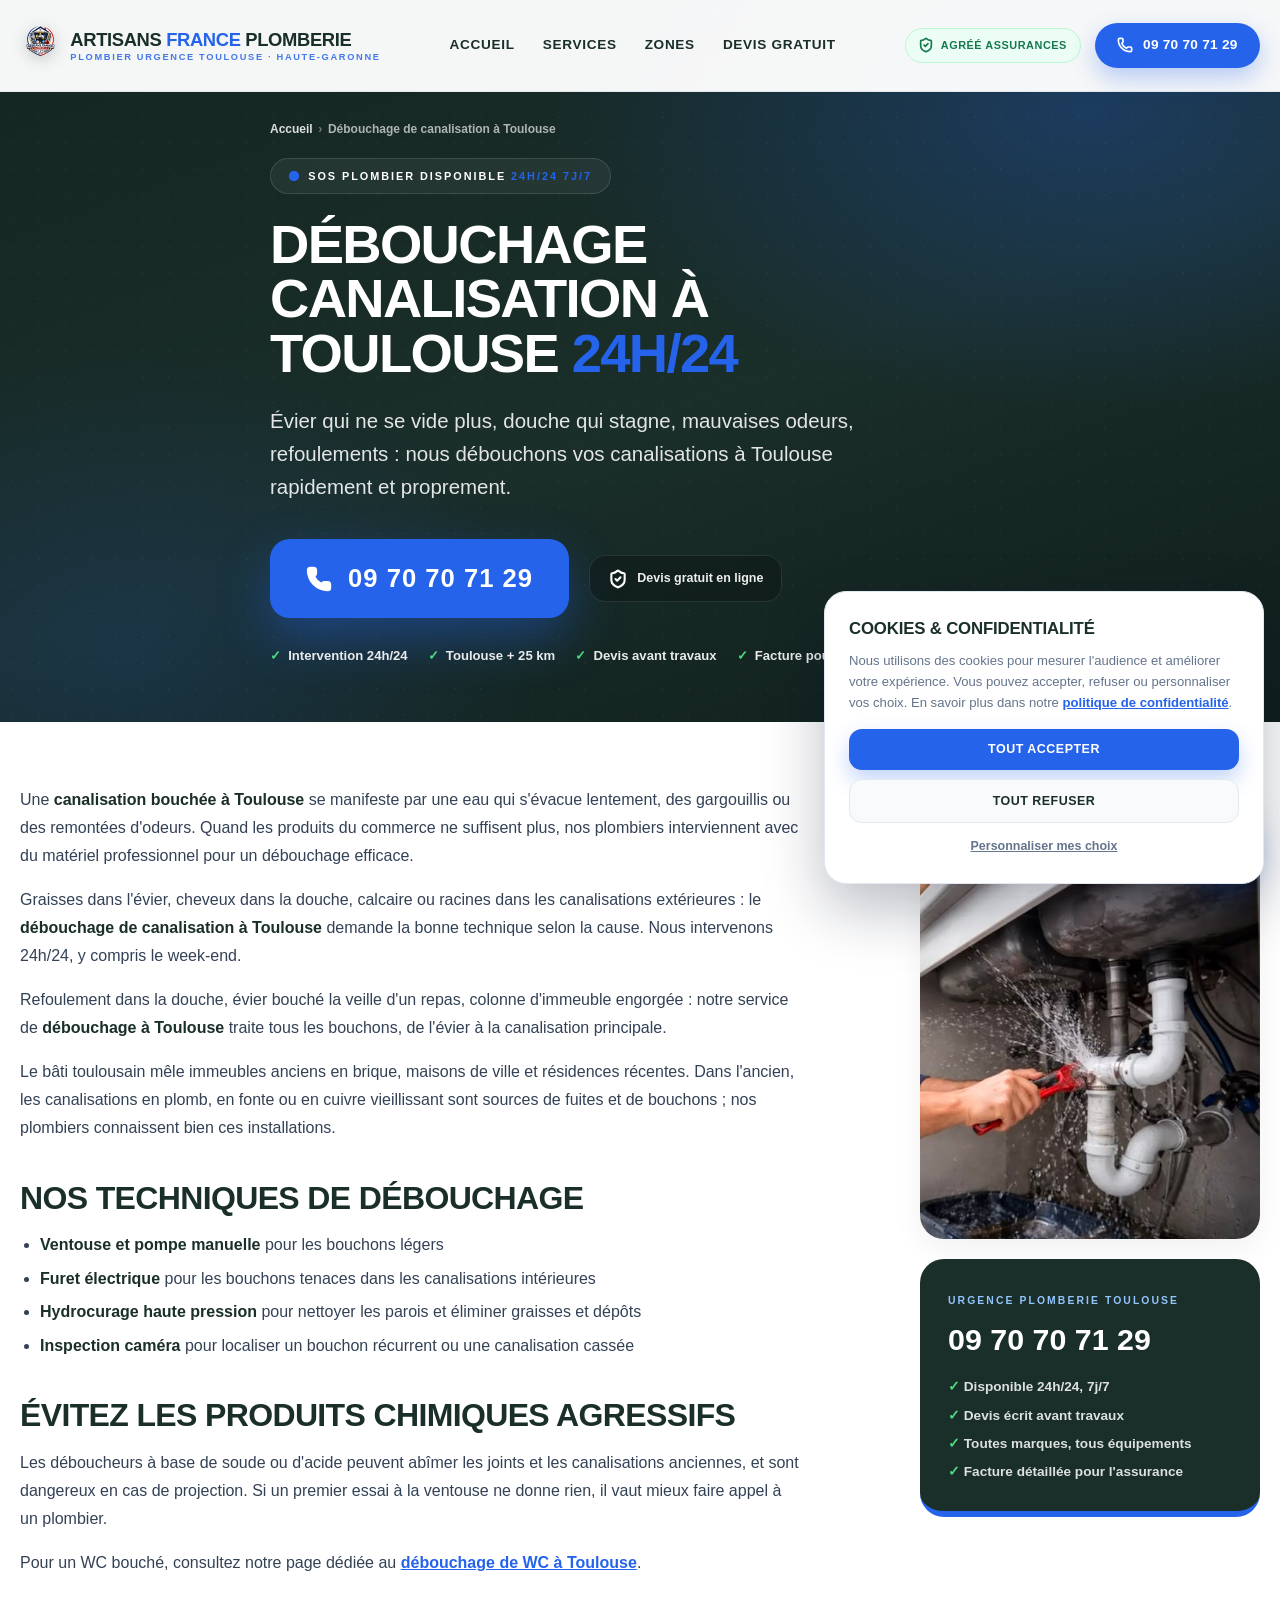
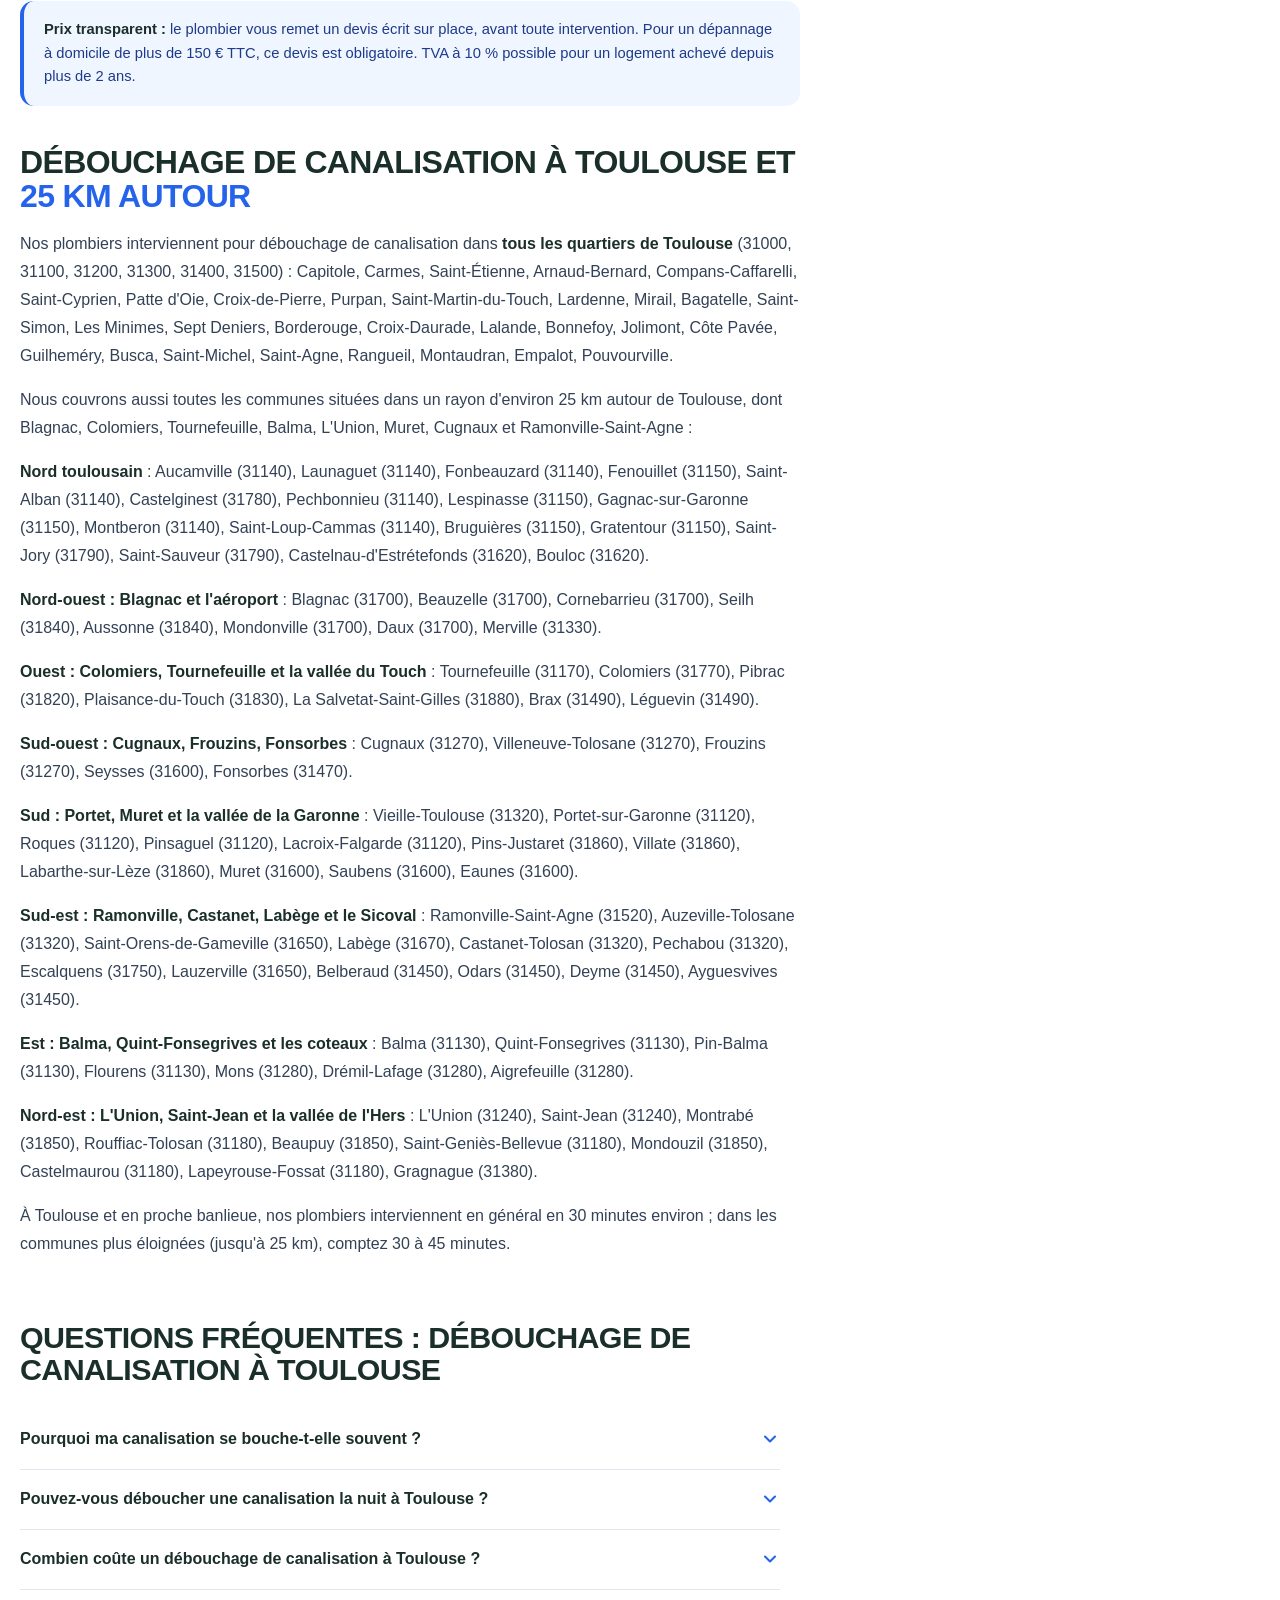
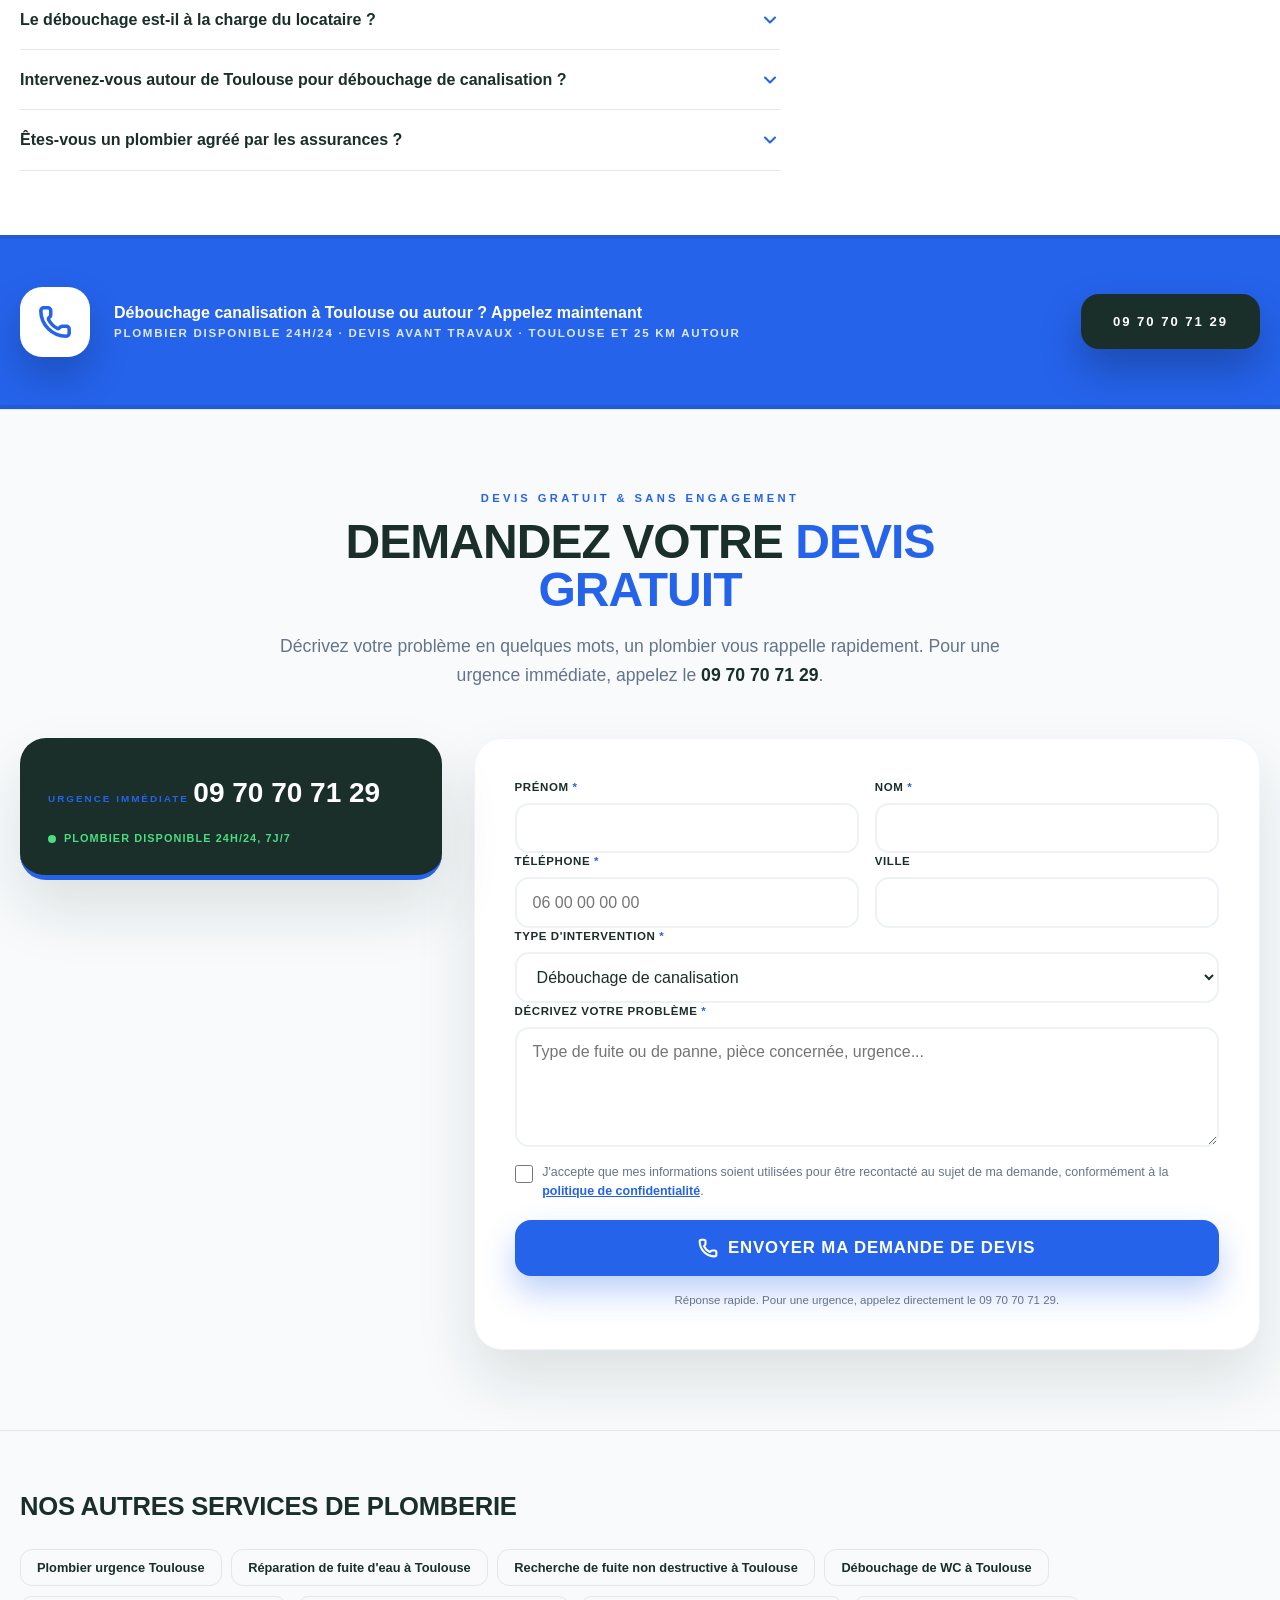
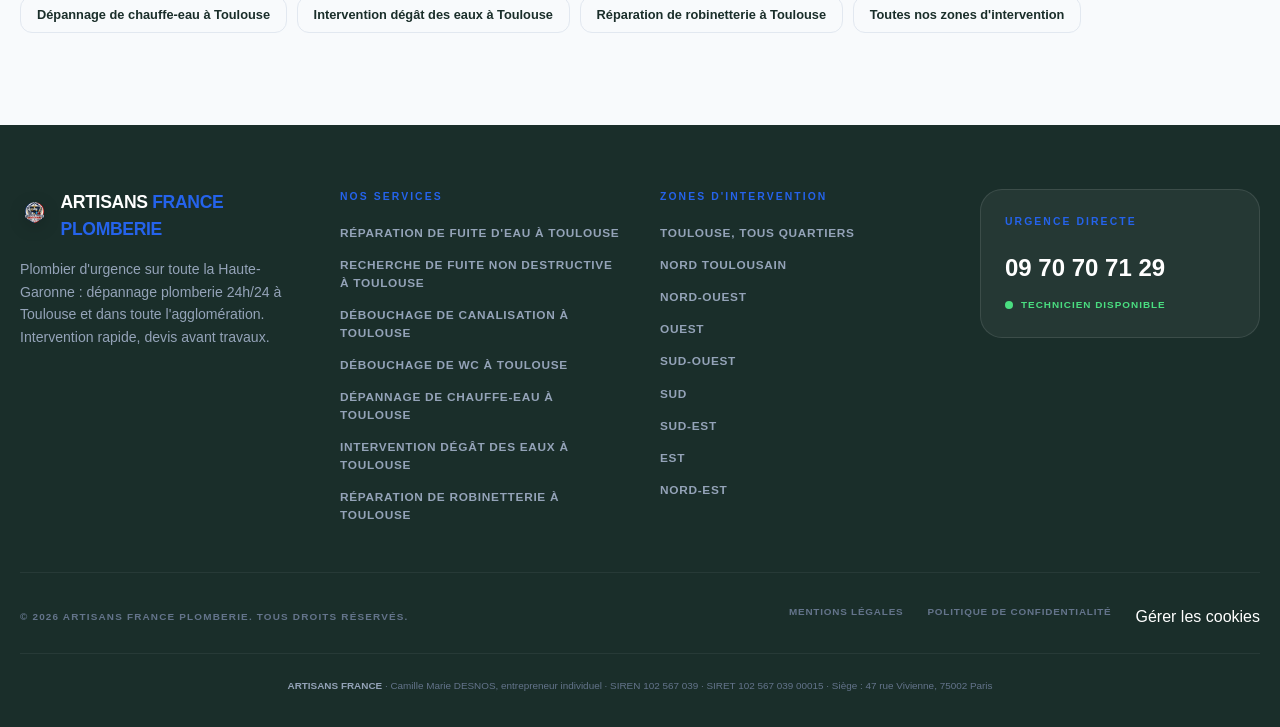
==== debouchage-canalisation-toulouse/index.html @ ca3a801d "Site multi-pages SEO, sitemap, robots.txt, llms.txt et campagne Google Ads - Corrige le canonical, o" ====
<!DOCTYPE html>
<html lang="fr">
<head>
    <meta charset="utf-8">
    <meta name="viewport" content="width=device-width, initial-scale=1">
    <!-- Google Tag Manager -->
    <script>(function(w,d,s,l,i){w[l]=w[l]||[];w[l].push({'gtm.start':
    new Date().getTime(),event:'gtm.js'});var f=d.getElementsByTagName(s)[0],
    j=d.createElement(s),dl=l!='dataLayer'?'&l='+l:'';j.async=true;j.src=
    'https://www.googletagmanager.com/gtm.js?id='+i+dl;f.parentNode.insertBefore(j,f);
    })(window,document,'script','dataLayer','GTM-PZ6QSD93');</script>
    <!-- End Google Tag Manager -->
    <script>
        window.dataLayer = window.dataLayer || [];
        function gtag() { dataLayer.push(arguments); }
        gtag('consent', 'default', {
            ad_storage: 'denied', ad_user_data: 'denied', ad_personalization: 'denied',
            analytics_storage: 'denied', functionality_storage: 'granted', security_storage: 'granted',
            wait_for_update: 500
        });
    </script>
    <script async src="https://www.googletagmanager.com/gtag/js?id=GT-T944WWWS"></script>
    <script>
        gtag('js', new Date());
        gtag('config', 'GT-T944WWWS');
    </script>
    <title>Débouchage canalisation Toulouse (31000) – Plombier 24h/24</title>
    <meta name="description" content="Canalisation bouchée à Toulouse ? Débouchage évier, douche, baignoire et colonne par un plombier 24h/24, furet et hydrocurage. Devis avant travaux : 09 70 70 71 29.">
    <meta name="robots" content="index, follow, max-image-preview:large">
    <link rel="canonical" href="https://plomberietoulouse.artisansfrance.com/debouchage-canalisation-toulouse/">
    <link rel="icon" type="image/png" sizes="32x32" href="/images/favicon-32.png">
    <link rel="icon" type="image/png" sizes="16x16" href="/images/favicon-16.png">
    <link rel="apple-touch-icon" sizes="180x180" href="/images/apple-touch-icon.png">
    <meta name="theme-color" content="#1a2e2a">
    <meta name="geo.region" content="FR-31">
    <meta property="og:type" content="website">
    <meta property="og:locale" content="fr_FR">
    <meta property="og:site_name" content="Artisans France Plomberie">
    <meta property="og:title" content="Débouchage canalisation Toulouse (31000) – Plombier 24h/24">
    <meta property="og:description" content="Canalisation bouchée à Toulouse ? Débouchage évier, douche, baignoire et colonne par un plombier 24h/24, furet et hydrocurage. Devis avant travaux : 09 70 70 71 29.">
    <meta property="og:url" content="https://plomberietoulouse.artisansfrance.com/debouchage-canalisation-toulouse/">
    <meta property="og:image" content="https://plomberietoulouse.artisansfrance.com/images/canalisation-bouchee-toulouse.jpg">
    <meta name="twitter:card" content="summary_large_image">
    <link rel="stylesheet" href="/assets/style.css">
    <script type="application/ld+json">
{
 "@context": "https://schema.org",
 "@type": "Service",
 "name": "Débouchage canalisation à Toulouse 24h/24",
 "serviceType": "Débouchage de canalisation",
 "url": "https://plomberietoulouse.artisansfrance.com/debouchage-canalisation-toulouse/",
 "description": "Canalisation bouchée à Toulouse ? Débouchage évier, douche, baignoire et colonne par un plombier 24h/24, furet et hydrocurage. Devis avant travaux : 09 70 70 71 29.",
 "provider": {
  "@type": [
   "Plumber",
   "EmergencyService"
  ],
  "@id": "https://plomberietoulouse.artisansfrance.com/#business",
  "name": "Artisans France Plomberie",
  "url": "https://plomberietoulouse.artisansfrance.com/",
  "telephone": "+33970707129",
  "image": "https://plomberietoulouse.artisansfrance.com/images/plombier-agree-toulouse.jpg",
  "logo": "https://plomberietoulouse.artisansfrance.com/images/logo.png",
  "priceRange": "€€",
  "address": {
   "@type": "PostalAddress",
   "addressLocality": "Toulouse",
   "postalCode": "31000",
   "addressRegion": "Haute-Garonne",
   "addressCountry": "FR"
  },
  "openingHoursSpecification": {
   "@type": "OpeningHoursSpecification",
   "dayOfWeek": [
    "Monday",
    "Tuesday",
    "Wednesday",
    "Thursday",
    "Friday",
    "Saturday",
    "Sunday"
   ],
   "opens": "00:00",
   "closes": "23:59"
  }
 },
 "areaServed": [
  {
   "@type": "City",
   "name": "Toulouse"
  },
  {
   "@type": "City",
   "name": "Aucamville",
   "address": {
    "@type": "PostalAddress",
    "postalCode": "31140",
    "addressLocality": "Aucamville",
    "addressCountry": "FR"
   }
  },
  {
   "@type": "City",
   "name": "Fonbeauzard",
   "address": {
    "@type": "PostalAddress",
    "postalCode": "31140",
    "addressLocality": "Fonbeauzard",
    "addressCountry": "FR"
   }
  },
  {
   "@type": "City",
   "name": "Launaguet",
   "address": {
    "@type": "PostalAddress",
    "postalCode": "31140",
    "addressLocality": "Launaguet",
    "addressCountry": "FR"
   }
  },
  {
   "@type": "City",
   "name": "Saint-Alban",
   "address": {
    "@type": "PostalAddress",
    "postalCode": "31140",
    "addressLocality": "Saint-Alban",
    "addressCountry": "FR"
   }
  },
  {
   "@type": "City",
   "name": "Fenouillet",
   "address": {
    "@type": "PostalAddress",
    "postalCode": "31150",
    "addressLocality": "Fenouillet",
    "addressCountry": "FR"
   }
  },
  {
   "@type": "City",
   "name": "Castelginest",
   "address": {
    "@type": "PostalAddress",
    "postalCode": "31780",
    "addressLocality": "Castelginest",
    "addressCountry": "FR"
   }
  },
  {
   "@type": "City",
   "name": "Pechbonnieu",
   "address": {
    "@type": "PostalAddress",
    "postalCode": "31140",
    "addressLocality": "Pechbonnieu",
    "addressCountry": "FR"
   }
  },
  {
   "@type": "City",
   "name": "Montberon",
   "address": {
    "@type": "PostalAddress",
    "postalCode": "31140",
    "addressLocality": "Montberon",
    "addressCountry": "FR"
   }
  },
  {
   "@type": "City",
   "name": "Saint-Loup-Cammas",
   "address": {
    "@type": "PostalAddress",
    "postalCode": "31140",
    "addressLocality": "Saint-Loup-Cammas",
    "addressCountry": "FR"
   }
  },
  {
   "@type": "City",
   "name": "Bruguières",
   "address": {
    "@type": "PostalAddress",
    "postalCode": "31150",
    "addressLocality": "Bruguières",
    "addressCountry": "FR"
   }
  },
  {
   "@type": "City",
   "name": "Gratentour",
   "address": {
    "@type": "PostalAddress",
    "postalCode": "31150",
    "addressLocality": "Gratentour",
    "addressCountry": "FR"
   }
  },
  {
   "@type": "City",
   "name": "Lespinasse",
   "address": {
    "@type": "PostalAddress",
    "postalCode": "31150",
    "addressLocality": "Lespinasse",
    "addressCountry": "FR"
   }
  },
  {
   "@type": "City",
   "name": "Gagnac-sur-Garonne",
   "address": {
    "@type": "PostalAddress",
    "postalCode": "31150",
    "addressLocality": "Gagnac-sur-Garonne",
    "addressCountry": "FR"
   }
  },
  {
   "@type": "City",
   "name": "Saint-Jory",
   "address": {
    "@type": "PostalAddress",
    "postalCode": "31790",
    "addressLocality": "Saint-Jory",
    "addressCountry": "FR"
   }
  },
  {
   "@type": "City",
   "name": "Saint-Sauveur",
   "address": {
    "@type": "PostalAddress",
    "postalCode": "31790",
    "addressLocality": "Saint-Sauveur",
    "addressCountry": "FR"
   }
  },
  {
   "@type": "City",
   "name": "Castelnau-d'Estrétefonds",
   "address": {
    "@type": "PostalAddress",
    "postalCode": "31620",
    "addressLocality": "Castelnau-d'Estrétefonds",
    "addressCountry": "FR"
   }
  },
  {
   "@type": "City",
   "name": "Bouloc",
   "address": {
    "@type": "PostalAddress",
    "postalCode": "31620",
    "addressLocality": "Bouloc",
    "addressCountry": "FR"
   }
  },
  {
   "@type": "City",
   "name": "Blagnac",
   "address": {
    "@type": "PostalAddress",
    "postalCode": "31700",
    "addressLocality": "Blagnac",
    "addressCountry": "FR"
   }
  },
  {
   "@type": "City",
   "name": "Beauzelle",
   "address": {
    "@type": "PostalAddress",
    "postalCode": "31700",
    "addressLocality": "Beauzelle",
    "addressCountry": "FR"
   }
  },
  {
   "@type": "City",
   "name": "Cornebarrieu",
   "address": {
    "@type": "PostalAddress",
    "postalCode": "31700",
    "addressLocality": "Cornebarrieu",
    "addressCountry": "FR"
   }
  },
  {
   "@type": "City",
   "name": "Mondonville",
   "address": {
    "@type": "PostalAddress",
    "postalCode": "31700",
    "addressLocality": "Mondonville",
    "addressCountry": "FR"
   }
  },
  {
   "@type": "City",
   "name": "Daux",
   "address": {
    "@type": "PostalAddress",
    "postalCode": "31700",
    "addressLocality": "Daux",
    "addressCountry": "FR"
   }
  },
  {
   "@type": "City",
   "name": "Seilh",
   "address": {
    "@type": "PostalAddress",
    "postalCode": "31840",
    "addressLocality": "Seilh",
    "addressCountry": "FR"
   }
  },
  {
   "@type": "City",
   "name": "Aussonne",
   "address": {
    "@type": "PostalAddress",
    "postalCode": "31840",
    "addressLocality": "Aussonne",
    "addressCountry": "FR"
   }
  },
  {
   "@type": "City",
   "name": "Merville",
   "address": {
    "@type": "PostalAddress",
    "postalCode": "31330",
    "addressLocality": "Merville",
    "addressCountry": "FR"
   }
  },
  {
   "@type": "City",
   "name": "Colomiers",
   "address": {
    "@type": "PostalAddress",
    "postalCode": "31770",
    "addressLocality": "Colomiers",
    "addressCountry": "FR"
   }
  },
  {
   "@type": "City",
   "name": "Tournefeuille",
   "address": {
    "@type": "PostalAddress",
    "postalCode": "31170",
    "addressLocality": "Tournefeuille",
    "addressCountry": "FR"
   }
  },
  {
   "@type": "City",
   "name": "Pibrac",
   "address": {
    "@type": "PostalAddress",
    "postalCode": "31820",
    "addressLocality": "Pibrac",
    "addressCountry": "FR"
   }
  },
  {
   "@type": "City",
   "name": "Brax",
   "address": {
    "@type": "PostalAddress",
    "postalCode": "31490",
    "addressLocality": "Brax",
    "addressCountry": "FR"
   }
  },
  {
   "@type": "City",
   "name": "Léguevin",
   "address": {
    "@type": "PostalAddress",
    "postalCode": "31490",
    "addressLocality": "Léguevin",
    "addressCountry": "FR"
   }
  },
  {
   "@type": "City",
   "name": "Plaisance-du-Touch",
   "address": {
    "@type": "PostalAddress",
    "postalCode": "31830",
    "addressLocality": "Plaisance-du-Touch",
    "addressCountry": "FR"
   }
  },
  {
   "@type": "City",
   "name": "La Salvetat-Saint-Gilles",
   "address": {
    "@type": "PostalAddress",
    "postalCode": "31880",
    "addressLocality": "La Salvetat-Saint-Gilles",
    "addressCountry": "FR"
   }
  },
  {
   "@type": "City",
   "name": "Cugnaux",
   "address": {
    "@type": "PostalAddress",
    "postalCode": "31270",
    "addressLocality": "Cugnaux",
    "addressCountry": "FR"
   }
  },
  {
   "@type": "City",
   "name": "Villeneuve-Tolosane",
   "address": {
    "@type": "PostalAddress",
    "postalCode": "31270",
    "addressLocality": "Villeneuve-Tolosane",
    "addressCountry": "FR"
   }
  },
  {
   "@type": "City",
   "name": "Frouzins",
   "address": {
    "@type": "PostalAddress",
    "postalCode": "31270",
    "addressLocality": "Frouzins",
    "addressCountry": "FR"
   }
  },
  {
   "@type": "City",
   "name": "Seysses",
   "address": {
    "@type": "PostalAddress",
    "postalCode": "31600",
    "addressLocality": "Seysses",
    "addressCountry": "FR"
   }
  },
  {
   "@type": "City",
   "name": "Fonsorbes",
   "address": {
    "@type": "PostalAddress",
    "postalCode": "31470",
    "addressLocality": "Fonsorbes",
    "addressCountry": "FR"
   }
  },
  {
   "@type": "City",
   "name": "Portet-sur-Garonne",
   "address": {
    "@type": "PostalAddress",
    "postalCode": "31120",
    "addressLocality": "Portet-sur-Garonne",
    "addressCountry": "FR"
   }
  },
  {
   "@type": "City",
   "name": "Roques",
   "address": {
    "@type": "PostalAddress",
    "postalCode": "31120",
    "addressLocality": "Roques",
    "addressCountry": "FR"
   }
  },
  {
   "@type": "City",
   "name": "Pinsaguel",
   "address": {
    "@type": "PostalAddress",
    "postalCode": "31120",
    "addressLocality": "Pinsaguel",
    "addressCountry": "FR"
   }
  },
  {
   "@type": "City",
   "name": "Lacroix-Falgarde",
   "address": {
    "@type": "PostalAddress",
    "postalCode": "31120",
    "addressLocality": "Lacroix-Falgarde",
    "addressCountry": "FR"
   }
  },
  {
   "@type": "City",
   "name": "Vieille-Toulouse",
   "address": {
    "@type": "PostalAddress",
    "postalCode": "31320",
    "addressLocality": "Vieille-Toulouse",
    "addressCountry": "FR"
   }
  },
  {
   "@type": "City",
   "name": "Pins-Justaret",
   "address": {
    "@type": "PostalAddress",
    "postalCode": "31860",
    "addressLocality": "Pins-Justaret",
    "addressCountry": "FR"
   }
  },
  {
   "@type": "City",
   "name": "Villate",
   "address": {
    "@type": "PostalAddress",
    "postalCode": "31860",
    "addressLocality": "Villate",
    "addressCountry": "FR"
   }
  },
  {
   "@type": "City",
   "name": "Labarthe-sur-Lèze",
   "address": {
    "@type": "PostalAddress",
    "postalCode": "31860",
    "addressLocality": "Labarthe-sur-Lèze",
    "addressCountry": "FR"
   }
  },
  {
   "@type": "City",
   "name": "Muret",
   "address": {
    "@type": "PostalAddress",
    "postalCode": "31600",
    "addressLocality": "Muret",
    "addressCountry": "FR"
   }
  },
  {
   "@type": "City",
   "name": "Eaunes",
   "address": {
    "@type": "PostalAddress",
    "postalCode": "31600",
    "addressLocality": "Eaunes",
    "addressCountry": "FR"
   }
  },
  {
   "@type": "City",
   "name": "Saubens",
   "address": {
    "@type": "PostalAddress",
    "postalCode": "31600",
    "addressLocality": "Saubens",
    "addressCountry": "FR"
   }
  },
  {
   "@type": "City",
   "name": "Ramonville-Saint-Agne",
   "address": {
    "@type": "PostalAddress",
    "postalCode": "31520",
    "addressLocality": "Ramonville-Saint-Agne",
    "addressCountry": "FR"
   }
  },
  {
   "@type": "City",
   "name": "Auzeville-Tolosane",
   "address": {
    "@type": "PostalAddress",
    "postalCode": "31320",
    "addressLocality": "Auzeville-Tolosane",
    "addressCountry": "FR"
   }
  },
  {
   "@type": "City",
   "name": "Castanet-Tolosan",
   "address": {
    "@type": "PostalAddress",
    "postalCode": "31320",
    "addressLocality": "Castanet-Tolosan",
    "addressCountry": "FR"
   }
  },
  {
   "@type": "City",
   "name": "Pechabou",
   "address": {
    "@type": "PostalAddress",
    "postalCode": "31320",
    "addressLocality": "Pechabou",
    "addressCountry": "FR"
   }
  },
  {
   "@type": "City",
   "name": "Labège",
   "address": {
    "@type": "PostalAddress",
    "postalCode": "31670",
    "addressLocality": "Labège",
    "addressCountry": "FR"
   }
  },
  {
   "@type": "City",
   "name": "Escalquens",
   "address": {
    "@type": "PostalAddress",
    "postalCode": "31750",
    "addressLocality": "Escalquens",
    "addressCountry": "FR"
   }
  },
  {
   "@type": "City",
   "name": "Saint-Orens-de-Gameville",
   "address": {
    "@type": "PostalAddress",
    "postalCode": "31650",
    "addressLocality": "Saint-Orens-de-Gameville",
    "addressCountry": "FR"
   }
  },
  {
   "@type": "City",
   "name": "Lauzerville",
   "address": {
    "@type": "PostalAddress",
    "postalCode": "31650",
    "addressLocality": "Lauzerville",
    "addressCountry": "FR"
   }
  },
  {
   "@type": "City",
   "name": "Deyme",
   "address": {
    "@type": "PostalAddress",
    "postalCode": "31450",
    "addressLocality": "Deyme",
    "addressCountry": "FR"
   }
  },
  {
   "@type": "City",
   "name": "Belberaud",
   "address": {
    "@type": "PostalAddress",
    "postalCode": "31450",
    "addressLocality": "Belberaud",
    "addressCountry": "FR"
   }
  },
  {
   "@type": "City",
   "name": "Odars",
   "address": {
    "@type": "PostalAddress",
    "postalCode": "31450",
    "addressLocality": "Odars",
    "addressCountry": "FR"
   }
  },
  {
   "@type": "City",
   "name": "Ayguesvives",
   "address": {
    "@type": "PostalAddress",
    "postalCode": "31450",
    "addressLocality": "Ayguesvives",
    "addressCountry": "FR"
   }
  },
  {
   "@type": "City",
   "name": "Balma",
   "address": {
    "@type": "PostalAddress",
    "postalCode": "31130",
    "addressLocality": "Balma",
    "addressCountry": "FR"
   }
  },
  {
   "@type": "City",
   "name": "Quint-Fonsegrives",
   "address": {
    "@type": "PostalAddress",
    "postalCode": "31130",
    "addressLocality": "Quint-Fonsegrives",
    "addressCountry": "FR"
   }
  },
  {
   "@type": "City",
   "name": "Pin-Balma",
   "address": {
    "@type": "PostalAddress",
    "postalCode": "31130",
    "addressLocality": "Pin-Balma",
    "addressCountry": "FR"
   }
  },
  {
   "@type": "City",
   "name": "Flourens",
   "address": {
    "@type": "PostalAddress",
    "postalCode": "31130",
    "addressLocality": "Flourens",
    "addressCountry": "FR"
   }
  },
  {
   "@type": "City",
   "name": "Drémil-Lafage",
   "address": {
    "@type": "PostalAddress",
    "postalCode": "31280",
    "addressLocality": "Drémil-Lafage",
    "addressCountry": "FR"
   }
  },
  {
   "@type": "City",
   "name": "Mons",
   "address": {
    "@type": "PostalAddress",
    "postalCode": "31280",
    "addressLocality": "Mons",
    "addressCountry": "FR"
   }
  },
  {
   "@type": "City",
   "name": "Aigrefeuille",
   "address": {
    "@type": "PostalAddress",
    "postalCode": "31280",
    "addressLocality": "Aigrefeuille",
    "addressCountry": "FR"
   }
  },
  {
   "@type": "City",
   "name": "L'Union",
   "address": {
    "@type": "PostalAddress",
    "postalCode": "31240",
    "addressLocality": "L'Union",
    "addressCountry": "FR"
   }
  },
  {
   "@type": "City",
   "name": "Saint-Jean",
   "address": {
    "@type": "PostalAddress",
    "postalCode": "31240",
    "addressLocality": "Saint-Jean",
    "addressCountry": "FR"
   }
  },
  {
   "@type": "City",
   "name": "Montrabé",
   "address": {
    "@type": "PostalAddress",
    "postalCode": "31850",
    "addressLocality": "Montrabé",
    "addressCountry": "FR"
   }
  },
  {
   "@type": "City",
   "name": "Beaupuy",
   "address": {
    "@type": "PostalAddress",
    "postalCode": "31850",
    "addressLocality": "Beaupuy",
    "addressCountry": "FR"
   }
  },
  {
   "@type": "City",
   "name": "Mondouzil",
   "address": {
    "@type": "PostalAddress",
    "postalCode": "31850",
    "addressLocality": "Mondouzil",
    "addressCountry": "FR"
   }
  },
  {
   "@type": "City",
   "name": "Rouffiac-Tolosan",
   "address": {
    "@type": "PostalAddress",
    "postalCode": "31180",
    "addressLocality": "Rouffiac-Tolosan",
    "addressCountry": "FR"
   }
  },
  {
   "@type": "City",
   "name": "Castelmaurou",
   "address": {
    "@type": "PostalAddress",
    "postalCode": "31180",
    "addressLocality": "Castelmaurou",
    "addressCountry": "FR"
   }
  },
  {
   "@type": "City",
   "name": "Saint-Geniès-Bellevue",
   "address": {
    "@type": "PostalAddress",
    "postalCode": "31180",
    "addressLocality": "Saint-Geniès-Bellevue",
    "addressCountry": "FR"
   }
  },
  {
   "@type": "City",
   "name": "Lapeyrouse-Fossat",
   "address": {
    "@type": "PostalAddress",
    "postalCode": "31180",
    "addressLocality": "Lapeyrouse-Fossat",
    "addressCountry": "FR"
   }
  },
  {
   "@type": "City",
   "name": "Gragnague",
   "address": {
    "@type": "PostalAddress",
    "postalCode": "31380",
    "addressLocality": "Gragnague",
    "addressCountry": "FR"
   }
  }
 ],
 "availableChannel": {
  "@type": "ServiceChannel",
  "servicePhone": {
   "@type": "ContactPoint",
   "telephone": "+33970707129",
   "contactType": "Dépannage d'urgence",
   "availableLanguage": "French",
   "hoursAvailable": "Mo-Su 00:00-23:59"
  }
 }
}
    </script>
    <script type="application/ld+json">
{
 "@context": "https://schema.org",
 "@type": "BreadcrumbList",
 "itemListElement": [
  {
   "@type": "ListItem",
   "position": 1,
   "name": "Accueil",
   "item": "https://plomberietoulouse.artisansfrance.com/"
  },
  {
   "@type": "ListItem",
   "position": 2,
   "name": "Débouchage de canalisation à Toulouse",
   "item": "https://plomberietoulouse.artisansfrance.com/debouchage-canalisation-toulouse/"
  }
 ]
}
    </script>
    <script type="application/ld+json">
{
 "@context": "https://schema.org",
 "@type": "FAQPage",
 "mainEntity": [
  {
   "@type": "Question",
   "name": "Pourquoi ma canalisation se bouche-t-elle souvent ?",
   "acceptedAnswer": {
    "@type": "Answer",
    "text": "Les bouchons répétés viennent souvent d'un dépôt de graisse ou de calcaire sur les parois, d'une pente insuffisante ou d'une canalisation abîmée. Un hydrocurage et une inspection caméra permettent d'en trouver la cause et de régler le problème durablement."
   }
  },
  {
   "@type": "Question",
   "name": "Pouvez-vous déboucher une canalisation la nuit à Toulouse ?",
   "acceptedAnswer": {
    "@type": "Answer",
    "text": "Oui, notre service de débouchage fonctionne 24h/24 et 7j/7 à Toulouse et dans les communes alentour, y compris les jours fériés."
   }
  },
  {
   "@type": "Question",
   "name": "Combien coûte un débouchage de canalisation à Toulouse ?",
   "acceptedAnswer": {
    "@type": "Answer",
    "text": "Le prix dépend de la technique nécessaire (furet, hydrocurage, caméra) et de l'accessibilité. Un devis écrit vous est remis sur place, avant toute intervention."
   }
  },
  {
   "@type": "Question",
   "name": "Le débouchage est-il à la charge du locataire ?",
   "acceptedAnswer": {
    "@type": "Answer",
    "text": "L'entretien courant des canalisations, dont le débouchage d'un évier ou d'un lavabo, est en principe à la charge du locataire. Un bouchon sur une colonne commune relève du propriétaire ou de la copropriété."
   }
  },
  {
   "@type": "Question",
   "name": "Intervenez-vous autour de Toulouse pour débouchage de canalisation ?",
   "acceptedAnswer": {
    "@type": "Answer",
    "text": "Oui, nous intervenons dans toutes les communes à environ 25 km autour de Toulouse : Blagnac, Colomiers, Tournefeuille, Balma, L'Union, Muret, Cugnaux et Ramonville-Saint-Agne, mais aussi Aucamville, Fonbeauzard, Launaguet, Saint-Alban, Fenouillet, Castelginest, Pechbonnieu, Lespinasse, Gagnac-sur-Garonne, Beauzelle, Cornebarrieu, Seilh, Villeneuve-Tolosane, Portet-sur-Garonne, Roques, Vieille-Toulouse, Auzeville-Tolosane, Castanet-Tolosan, Labège, Saint-Orens-de-Gameville, Quint-Fonsegrives, Pin-Balma, Flourens, Mons, Saint-Jean, Montrabé, Beaupuy, Rouffiac-Tolosan, Saint-Geniès-B et toutes les communes listées sur notre page zones d'intervention."
   }
  },
  {
   "@type": "Question",
   "name": "Êtes-vous un plombier agréé par les assurances ?",
   "acceptedAnswer": {
    "@type": "Answer",
    "text": "Nous travaillons avec toutes les compagnies d'assurance habitation. Nos factures et rapports d'intervention détaillés sont acceptés pour vos déclarations de sinistre dégât des eaux."
   }
  }
 ]
}
    </script>
</head>
<body>
    <noscript><iframe src="https://www.googletagmanager.com/ns.html?id=GTM-PZ6QSD93" height="0" width="0" style="display:none;visibility:hidden"></iframe></noscript>
    <a href="#main" class="sr-only">Aller au contenu</a>

    <header class="site-header">
        <div class="container">
            <a href="/" class="brand" aria-label="Artisans France Plomberie, accueil">
                <span class="brand-mark" aria-hidden="true"><img src="/images/logo.png" alt="" width="163" height="240"></span>
                <span class="brand-text">
                    <span class="brand-name">Artisans <em>France</em> Plomberie</span>
                    <span class="brand-tagline">Plombier Urgence Toulouse · Haute-Garonne</span>
                </span>
            </a>
            <nav class="main-nav" aria-label="Navigation principale">
                <a href="/">Accueil</a>
                <a href="/#services">Services</a>
                <a href="/zones-intervention/">Zones</a>
                <a href="#contact">Devis gratuit</a>
            </nav>
            <div class="header-cta">
                <span class="assur-badge"><svg xmlns="http://www.w3.org/2000/svg" width="16" height="16" viewBox="0 0 24 24" fill="none" stroke="currentColor" stroke-width="2.5" stroke-linecap="round" stroke-linejoin="round" aria-hidden="true"><path d="M20 13c0 5-3.5 7.5-7.66 8.95a1 1 0 0 1-.67-.01C7.5 20.5 4 18 4 13V6a1 1 0 0 1 1-1c2 0 4.5-1.2 6.24-2.72a1.17 1.17 0 0 1 1.52 0C14.51 3.81 17 5 19 5a1 1 0 0 1 1 1z"></path><path d="m9 12 2 2 4-4"></path></svg> Agréé Assurances</span>
                <a href="tel:+33970707129" class="call-btn"><svg xmlns="http://www.w3.org/2000/svg" width="16" height="16" viewBox="0 0 24 24" fill="none" stroke="currentColor" stroke-width="2.5" stroke-linecap="round" stroke-linejoin="round" aria-hidden="true"><path d="M13.832 16.568a1 1 0 0 0 1.213-.303l.355-.465A2 2 0 0 1 17 15h3a2 2 0 0 1 2 2v3a2 2 0 0 1-2 2A18 18 0 0 1 2 4a2 2 0 0 1 2-2h3a2 2 0 0 1 2 2v3a2 2 0 0 1-.8 1.6l-.468.351a1 1 0 0 0-.292 1.233 14 14 0 0 0 6.392 6.384"></path></svg><span>09 70 70 71 29</span></a>
            </div>
            <button type="button" class="burger" aria-label="Ouvrir le menu" aria-controls="mobile-menu" aria-expanded="false">
                <svg xmlns="http://www.w3.org/2000/svg" width="24" height="24" viewBox="0 0 24 24" fill="none" stroke="currentColor" stroke-width="2.5" stroke-linecap="round" stroke-linejoin="round" aria-hidden="true"><path d="M4 6h16"></path><path d="M4 12h16"></path><path d="M4 18h16"></path></svg>
            </button>
        </div>
    </header>
    <div id="mobile-menu" class="mobile-menu" role="dialog" aria-label="Menu de navigation">
        <div class="mobile-menu-head">
            <span class="brand-name">Artisans <em style="color:#2563EB;font-style:normal;">France</em> Plomberie</span>
            <button type="button" class="burger" aria-label="Fermer le menu"><svg xmlns="http://www.w3.org/2000/svg" width="22" height="22" viewBox="0 0 24 24" fill="none" stroke="currentColor" stroke-width="2.5" stroke-linecap="round" stroke-linejoin="round" aria-hidden="true"><path d="M18 6 6 18"></path><path d="m6 6 12 12"></path></svg></button>
        </div>
        <div class="mobile-menu-body">
            <a href="tel:+33970707129" class="mobile-call-card">
                <span class="mobile-call-icon"><svg xmlns="http://www.w3.org/2000/svg" width="22" height="22" viewBox="0 0 24 24" fill="none" stroke="currentColor" stroke-width="2.5" stroke-linecap="round" stroke-linejoin="round" aria-hidden="true"><path d="M13.832 16.568a1 1 0 0 0 1.213-.303l.355-.465A2 2 0 0 1 17 15h3a2 2 0 0 1 2 2v3a2 2 0 0 1-2 2A18 18 0 0 1 2 4a2 2 0 0 1 2-2h3a2 2 0 0 1 2 2v3a2 2 0 0 1-.8 1.6l-.468.351a1 1 0 0 0-.292 1.233 14 14 0 0 0 6.392 6.384"></path></svg></span>
                <span><span>Urgence 24h/7j</span><strong>09 70 70 71 29</strong></span>
            </a>
            <nav class="mobile-nav" aria-label="Navigation mobile">
                <a href="/">Accueil</a>
                <a href="/#services">Services</a>
                <a href="/zones-intervention/">Zones d'intervention</a>
                <a href="#contact">Devis gratuit</a>
            </nav>
            <div class="mobile-menu-foot"><svg xmlns="http://www.w3.org/2000/svg" width="14" height="14" viewBox="0 0 24 24" fill="none" stroke="currentColor" stroke-width="2.5" stroke-linecap="round" stroke-linejoin="round" aria-hidden="true"><path d="M20 13c0 5-3.5 7.5-7.66 8.95a1 1 0 0 1-.67-.01C7.5 20.5 4 18 4 13V6a1 1 0 0 1 1-1c2 0 4.5-1.2 6.24-2.72a1.17 1.17 0 0 1 1.52 0C14.51 3.81 17 5 19 5a1 1 0 0 1 1 1z"></path><path d="m9 12 2 2 4-4"></path></svg><span>Agréé toutes assurances</span></div>
        </div>
    </div>
    <main id="main">
        <section id="accueil" class="hero hero-sub">
            <div class="container hero-inner">
                <nav class="breadcrumb" aria-label="Fil d'Ariane"><ol><li><a href="/">Accueil</a></li><li aria-current="page">Débouchage de canalisation à Toulouse</li></ol></nav>
                <div class="hero-badge"><span class="pulse-dot" aria-hidden="true"></span><span>SOS PLOMBIER DISPONIBLE <b>24H/24 7J/7</b></span></div>
                <h1>Débouchage canalisation à Toulouse <span class="accent">24h/24</span></h1>
                <p class="lead">Évier qui ne se vide plus, douche qui stagne, mauvaises odeurs, refoulements : nous débouchons vos canalisations à Toulouse rapidement et proprement.</p>
                <div class="hero-actions">
                    <a href="tel:+33970707129" class="hero-call"><svg xmlns="http://www.w3.org/2000/svg" width="26" height="26" viewBox="0 0 24 24" fill="currentColor" stroke="currentColor" stroke-width="2.5" stroke-linecap="round" stroke-linejoin="round" aria-hidden="true"><path d="M13.832 16.568a1 1 0 0 0 1.213-.303l.355-.465A2 2 0 0 1 17 15h3a2 2 0 0 1 2 2v3a2 2 0 0 1-2 2A18 18 0 0 1 2 4a2 2 0 0 1 2-2h3a2 2 0 0 1 2 2v3a2 2 0 0 1-.8 1.6l-.468.351a1 1 0 0 0-.292 1.233 14 14 0 0 0 6.392 6.384"></path></svg><span>09 70 70 71 29</span></a>
                    <a href="#contact" class="trust-chip" style="text-decoration:none;"><svg xmlns="http://www.w3.org/2000/svg" width="20" height="20" viewBox="0 0 24 24" fill="none" stroke="currentColor" stroke-width="2.5" stroke-linecap="round" stroke-linejoin="round" aria-hidden="true"><path d="M20 13c0 5-3.5 7.5-7.66 8.95a1 1 0 0 1-.67-.01C7.5 20.5 4 18 4 13V6a1 1 0 0 1 1-1c2 0 4.5-1.2 6.24-2.72a1.17 1.17 0 0 1 1.52 0C14.51 3.81 17 5 19 5a1 1 0 0 1 1 1z"></path><path d="m9 12 2 2 4-4"></path></svg><span>Devis gratuit en ligne</span></a>
                </div>
                <ul class="hero-points"><li>Intervention 24h/24</li><li>Toulouse + 25 km</li><li>Devis avant travaux</li><li>Facture pour l'assurance</li></ul>
            </div>
        </section>

        <section class="prose-section">
            <div class="container prose-grid">
                <article class="prose">
                    <p>Une <strong>canalisation bouchée à Toulouse</strong> se manifeste par une eau qui s'évacue lentement, des gargouillis ou des remontées d'odeurs. Quand les produits du commerce ne suffisent plus, nos plombiers interviennent avec du matériel professionnel pour un débouchage efficace.</p>
                    <p>Graisses dans l'évier, cheveux dans la douche, calcaire ou racines dans les canalisations extérieures : le <strong>débouchage de canalisation à Toulouse</strong> demande la bonne technique selon la cause. Nous intervenons 24h/24, y compris le week-end.</p><p>Refoulement dans la douche, évier bouché la veille d'un repas, colonne d'immeuble engorgée : notre service de <strong>débouchage à Toulouse</strong> traite tous les bouchons, de l'évier à la canalisation principale.</p>
                    <p>Le bâti toulousain mêle immeubles anciens en brique, maisons de ville et résidences récentes. Dans l'ancien, les canalisations en plomb, en fonte ou en cuivre vieillissant sont sources de fuites et de bouchons ; nos plombiers connaissent bien ces installations.</p>
                    <h2>Nos techniques de débouchage</h2>
<ul><li><strong>Ventouse et pompe manuelle</strong> pour les bouchons légers</li><li><strong>Furet électrique</strong> pour les bouchons tenaces dans les canalisations intérieures</li><li><strong>Hydrocurage haute pression</strong> pour nettoyer les parois et éliminer graisses et dépôts</li><li><strong>Inspection caméra</strong> pour localiser un bouchon récurrent ou une canalisation cassée</li></ul>
<h2>Évitez les produits chimiques agressifs</h2>
<p>Les déboucheurs à base de soude ou d'acide peuvent abîmer les joints et les canalisations anciennes, et sont dangereux en cas de projection. Si un premier essai à la ventouse ne donne rien, il vaut mieux faire appel à un plombier.</p>
<p>Pour un WC bouché, consultez notre page dédiée au <a href="/debouchage-wc-toulouse/">débouchage de WC à Toulouse</a>.</p>

                    <div class="info-box"><strong>Prix transparent :</strong> le plombier vous remet un devis écrit sur place, avant toute intervention. Pour un dépannage à domicile de plus de 150 € TTC, ce devis est obligatoire. TVA à 10 % possible pour un logement achevé depuis plus de 2 ans.</div>
                    
                    <h2>Débouchage de canalisation à Toulouse et <span class="accent">25 km autour</span></h2>
                    <p>Nos plombiers interviennent pour débouchage de canalisation dans <strong>tous les quartiers de Toulouse</strong> (31000, 31100, 31200, 31300, 31400, 31500) : Capitole, Carmes, Saint-Étienne, Arnaud-Bernard, Compans-Caffarelli, Saint-Cyprien, Patte d'Oie, Croix-de-Pierre, Purpan, Saint-Martin-du-Touch, Lardenne, Mirail, Bagatelle, Saint-Simon, Les Minimes, Sept Deniers, Borderouge, Croix-Daurade, Lalande, Bonnefoy, Jolimont, Côte Pavée, Guilheméry, Busca, Saint-Michel, Saint-Agne, Rangueil, Montaudran, Empalot, Pouvourville.</p>
                    <p>Nous couvrons aussi toutes les communes situées dans un rayon d'environ 25 km autour de Toulouse, dont Blagnac, Colomiers, Tournefeuille, Balma, L'Union, Muret, Cugnaux et Ramonville-Saint-Agne :</p>
                    <p><strong>Nord toulousain</strong> : Aucamville (31140), Launaguet (31140), Fonbeauzard (31140), Fenouillet (31150), Saint-Alban (31140), Castelginest (31780), Pechbonnieu (31140), Lespinasse (31150), Gagnac-sur-Garonne (31150), Montberon (31140), Saint-Loup-Cammas (31140), Bruguières (31150), Gratentour (31150), Saint-Jory (31790), Saint-Sauveur (31790), Castelnau-d'Estrétefonds (31620), Bouloc (31620).</p>
<p><strong>Nord-ouest : Blagnac et l'aéroport</strong> : Blagnac (31700), Beauzelle (31700), Cornebarrieu (31700), Seilh (31840), Aussonne (31840), Mondonville (31700), Daux (31700), Merville (31330).</p>
<p><strong>Ouest : Colomiers, Tournefeuille et la vallée du Touch</strong> : Tournefeuille (31170), Colomiers (31770), Pibrac (31820), Plaisance-du-Touch (31830), La Salvetat-Saint-Gilles (31880), Brax (31490), Léguevin (31490).</p>
<p><strong>Sud-ouest : Cugnaux, Frouzins, Fonsorbes</strong> : Cugnaux (31270), Villeneuve-Tolosane (31270), Frouzins (31270), Seysses (31600), Fonsorbes (31470).</p>
<p><strong>Sud : Portet, Muret et la vallée de la Garonne</strong> : Vieille-Toulouse (31320), Portet-sur-Garonne (31120), Roques (31120), Pinsaguel (31120), Lacroix-Falgarde (31120), Pins-Justaret (31860), Villate (31860), Labarthe-sur-Lèze (31860), Muret (31600), Saubens (31600), Eaunes (31600).</p>
<p><strong>Sud-est : Ramonville, Castanet, Labège et le Sicoval</strong> : Ramonville-Saint-Agne (31520), Auzeville-Tolosane (31320), Saint-Orens-de-Gameville (31650), Labège (31670), Castanet-Tolosan (31320), Pechabou (31320), Escalquens (31750), Lauzerville (31650), Belberaud (31450), Odars (31450), Deyme (31450), Ayguesvives (31450).</p>
<p><strong>Est : Balma, Quint-Fonsegrives et les coteaux</strong> : Balma (31130), Quint-Fonsegrives (31130), Pin-Balma (31130), Flourens (31130), Mons (31280), Drémil-Lafage (31280), Aigrefeuille (31280).</p>
<p><strong>Nord-est : L'Union, Saint-Jean et la vallée de l'Hers</strong> : L'Union (31240), Saint-Jean (31240), Montrabé (31850), Rouffiac-Tolosan (31180), Beaupuy (31850), Saint-Geniès-Bellevue (31180), Mondouzil (31850), Castelmaurou (31180), Lapeyrouse-Fossat (31180), Gragnague (31380).</p>
                    <p>À Toulouse et en proche banlieue, nos plombiers interviennent en général en 30 minutes environ ; dans les communes plus éloignées (jusqu'à 25 km), comptez 30 à 45 minutes.</p>
                    
                <div class="faq-block">
                    <h2 style="font-size:clamp(1.4rem, 3vw, 1.9rem);font-weight:900;text-transform:uppercase;letter-spacing:-.02em;margin-bottom:1.5rem;">Questions fréquentes : débouchage de canalisation à Toulouse</h2>
                    <details class="faq-item">
                        <summary><span>Pourquoi ma canalisation se bouche-t-elle souvent ?</span><svg xmlns="http://www.w3.org/2000/svg" width="20" height="20" viewBox="0 0 24 24" fill="none" stroke="currentColor" stroke-width="2.5" stroke-linecap="round" stroke-linejoin="round" aria-hidden="true"><path d="m6 9 6 6 6-6"></path></svg></summary>
                        <p>Les bouchons répétés viennent souvent d'un dépôt de graisse ou de calcaire sur les parois, d'une pente insuffisante ou d'une canalisation abîmée. Un hydrocurage et une inspection caméra permettent d'en trouver la cause et de régler le problème durablement.</p>
                    </details>
                    <details class="faq-item">
                        <summary><span>Pouvez-vous déboucher une canalisation la nuit à Toulouse ?</span><svg xmlns="http://www.w3.org/2000/svg" width="20" height="20" viewBox="0 0 24 24" fill="none" stroke="currentColor" stroke-width="2.5" stroke-linecap="round" stroke-linejoin="round" aria-hidden="true"><path d="m6 9 6 6 6-6"></path></svg></summary>
                        <p>Oui, notre service de débouchage fonctionne 24h/24 et 7j/7 à Toulouse et dans les communes alentour, y compris les jours fériés.</p>
                    </details>
                    <details class="faq-item">
                        <summary><span>Combien coûte un débouchage de canalisation à Toulouse ?</span><svg xmlns="http://www.w3.org/2000/svg" width="20" height="20" viewBox="0 0 24 24" fill="none" stroke="currentColor" stroke-width="2.5" stroke-linecap="round" stroke-linejoin="round" aria-hidden="true"><path d="m6 9 6 6 6-6"></path></svg></summary>
                        <p>Le prix dépend de la technique nécessaire (furet, hydrocurage, caméra) et de l'accessibilité. Un devis écrit vous est remis sur place, avant toute intervention.</p>
                    </details>
                    <details class="faq-item">
                        <summary><span>Le débouchage est-il à la charge du locataire ?</span><svg xmlns="http://www.w3.org/2000/svg" width="20" height="20" viewBox="0 0 24 24" fill="none" stroke="currentColor" stroke-width="2.5" stroke-linecap="round" stroke-linejoin="round" aria-hidden="true"><path d="m6 9 6 6 6-6"></path></svg></summary>
                        <p>L'entretien courant des canalisations, dont le débouchage d'un évier ou d'un lavabo, est en principe à la charge du locataire. Un bouchon sur une colonne commune relève du propriétaire ou de la copropriété.</p>
                    </details>
                    <details class="faq-item">
                        <summary><span>Intervenez-vous autour de Toulouse pour débouchage de canalisation ?</span><svg xmlns="http://www.w3.org/2000/svg" width="20" height="20" viewBox="0 0 24 24" fill="none" stroke="currentColor" stroke-width="2.5" stroke-linecap="round" stroke-linejoin="round" aria-hidden="true"><path d="m6 9 6 6 6-6"></path></svg></summary>
                        <p>Oui, nous intervenons dans toutes les communes à environ 25 km autour de Toulouse : Blagnac, Colomiers, Tournefeuille, Balma, L'Union, Muret, Cugnaux et Ramonville-Saint-Agne, mais aussi Aucamville, Fonbeauzard, Launaguet, Saint-Alban, Fenouillet, Castelginest, Pechbonnieu, Lespinasse, Gagnac-sur-Garonne, Beauzelle, Cornebarrieu, Seilh, Villeneuve-Tolosane, Portet-sur-Garonne, Roques, Vieille-Toulouse, Auzeville-Tolosane, Castanet-Tolosan, Labège, Saint-Orens-de-Gameville, Quint-Fonsegrives, Pin-Balma, Flourens, Mons, Saint-Jean, Montrabé, Beaupuy, Rouffiac-Tolosan, Saint-Geniès-B et toutes les communes listées sur notre page zones d'intervention.</p>
                    </details>
                    <details class="faq-item">
                        <summary><span>Êtes-vous un plombier agréé par les assurances ?</span><svg xmlns="http://www.w3.org/2000/svg" width="20" height="20" viewBox="0 0 24 24" fill="none" stroke="currentColor" stroke-width="2.5" stroke-linecap="round" stroke-linejoin="round" aria-hidden="true"><path d="m6 9 6 6 6-6"></path></svg></summary>
                        <p>Nous travaillons avec toutes les compagnies d'assurance habitation. Nos factures et rapports d'intervention détaillés sont acceptés pour vos déclarations de sinistre dégât des eaux.</p>
                    </details>
                </div>
                </article>
                
                    <aside class="prose-aside">
                        <img src="/images/canalisation-bouchee-toulouse.jpg" srcset="/images/canalisation-bouchee-toulouse.jpg 1x, /images/canalisation-bouchee-toulouse-hd.jpg 2x" alt="Débouchage de canalisation par un plombier à Toulouse" width="600" height="600" loading="lazy">
                        <div class="aside-card">
                            <span class="label">Urgence plomberie Toulouse</span>
                            <a class="tel" href="tel:+33970707129">09 70 70 71 29</a>
                            <ul>
                                <li>Disponible 24h/24, 7j/7</li>
                                <li>Devis écrit avant travaux</li>
                                <li>Toutes marques, tous équipements</li>
                                <li>Facture détaillée pour l'assurance</li>
                            </ul>
                        </div>
                    </aside>
            </div>
        </section>
        <section class="cta-band">
            <div class="container">
                <div class="cta-band-left">
                    <span class="cta-icon" aria-hidden="true"><svg xmlns="http://www.w3.org/2000/svg" width="34" height="34" viewBox="0 0 24 24" fill="none" stroke="currentColor" stroke-width="2.5" stroke-linecap="round" stroke-linejoin="round" aria-hidden="true"><path d="M13.832 16.568a1 1 0 0 0 1.213-.303l.355-.465A2 2 0 0 1 17 15h3a2 2 0 0 1 2 2v3a2 2 0 0 1-2 2A18 18 0 0 1 2 4a2 2 0 0 1 2-2h3a2 2 0 0 1 2 2v3a2 2 0 0 1-.8 1.6l-.468.351a1 1 0 0 0-.292 1.233 14 14 0 0 0 6.392 6.384"></path></svg></span>
                    <div>
                        <h2 style="font-size:inherit;">Débouchage canalisation à Toulouse ou autour ? Appelez maintenant</h2>
                        <p>Plombier disponible 24h/24 · Devis avant travaux · Toulouse et 25 km autour</p>
                    </div>
                </div>
                <a href="tel:+33970707129" class="cta-band-btn"><span>09 70 70 71 29</span></a>
            </div>
        </section>

        <section id="contact" class="contact-section">
            <div class="container">
                <div class="contact-head section-head">
                    <span class="section-eyebrow">Devis gratuit &amp; sans engagement</span>
                    <h2>Demandez votre <span class="accent">devis gratuit</span></h2>
                    <p>Décrivez votre problème en quelques mots, un plombier vous rappelle rapidement. Pour une urgence immédiate, appelez le <strong>09 70 70 71 29</strong>.</p>
                </div>
                <div class="contact-wrap">
                    <aside class="contact-aside">
                        <div class="contact-phone-card">
                            <span class="label">Urgence immédiate</span>
                            <a href="tel:+33970707129">09 70 70 71 29</a>
                            <div class="hours"><span class="dot" aria-hidden="true"></span><span>Plombier disponible 24h/24, 7j/7</span></div>
                        </div>
                    </aside>
                    <form class="form-card" action="https://formsubmit.co/zakari.sefta1@gmail.com" method="POST">
                        <input type="hidden" name="_subject" value="Demande de devis - Débouchage canalisation ">
                        <input type="hidden" name="_captcha" value="false">
                        <input type="hidden" name="_template" value="table">
                        <input type="hidden" name="page" value="debouchage-canalisation-toulouse">
                        <p class="form-honeypot" aria-hidden="true"><label>Ne remplissez pas ce champ si vous etes humain <input type="text" tabindex="-1" autocomplete="off" name="_honeypot"></label></p>
                        <div class="form-row two">
                            <div class="form-field"><label for="prenom">Prénom <span class="req">*</span></label><input type="text" id="prenom" name="prenom" autocomplete="given-name" required></div>
                            <div class="form-field"><label for="nom">Nom <span class="req">*</span></label><input type="text" id="nom" name="nom" autocomplete="family-name" required></div>
                        </div>
                        <div class="form-row two">
                            <div class="form-field"><label for="telephone">Téléphone <span class="req">*</span></label><input type="tel" id="telephone" name="telephone" autocomplete="tel" placeholder="06 00 00 00 00" required></div>
                            <div class="form-field"><label for="ville">Ville</label><input type="text" id="ville" name="ville" autocomplete="address-level2" value=""></div>
                        </div>
                        <div class="form-row">
                            <div class="form-field"><label for="intervention">Type d'intervention <span class="req">*</span></label>
                                <select id="intervention" name="intervention" required><option value="Plombier d&#x27;urgence">Plombier d'urgence</option><option value="Réparation de fuite d&#x27;eau">Réparation de fuite d'eau</option><option value="Recherche de fuite non destructive">Recherche de fuite non destructive</option><option value="Débouchage de canalisation" selected>Débouchage de canalisation</option><option value="Débouchage de WC">Débouchage de WC</option><option value="Dépannage de chauffe-eau">Dépannage de chauffe-eau</option><option value="Intervention dégât des eaux">Intervention dégât des eaux</option><option value="Réparation de robinetterie">Réparation de robinetterie</option><option value="Autre">Autre, je ne sais pas</option></select>
                            </div>
                        </div>
                        <div class="form-row">
                            <div class="form-field"><label for="message">Décrivez votre problème <span class="req">*</span></label><textarea id="message" name="message" placeholder="Type de fuite ou de panne, pièce concernée, urgence..." required></textarea></div>
                        </div>
                        <div class="form-consent">
                            <input type="checkbox" id="consent" name="consent" required>
                            <label for="consent">J'accepte que mes informations soient utilisées pour être recontacté au sujet de ma demande, conformément à la <a href="/politique-de-confidentialite/">politique de confidentialité</a>.</label>
                        </div>
                        <button type="submit" class="form-submit"><svg xmlns="http://www.w3.org/2000/svg" width="20" height="20" viewBox="0 0 24 24" fill="none" stroke="currentColor" stroke-width="2.5" stroke-linecap="round" stroke-linejoin="round" aria-hidden="true"><path d="M13.832 16.568a1 1 0 0 0 1.213-.303l.355-.465A2 2 0 0 1 17 15h3a2 2 0 0 1 2 2v3a2 2 0 0 1-2 2A18 18 0 0 1 2 4a2 2 0 0 1 2-2h3a2 2 0 0 1 2 2v3a2 2 0 0 1-.8 1.6l-.468.351a1 1 0 0 0-.292 1.233 14 14 0 0 0 6.392 6.384"></path></svg> Envoyer ma demande de devis</button>
                        <p class="form-note">Réponse rapide. Pour une urgence, appelez directement le 09 70 70 71 29.</p>
                    </form>
                </div>
            </div>
        </section>

        <section class="links-section">
            <div class="container">
                <h2>Nos autres services de plomberie</h2>
                <div class="zone-tags"><a class="zone-tag" href="/">Plombier urgence Toulouse</a><a class="zone-tag" href="/fuite-d-eau-toulouse/">Réparation de fuite d&#x27;eau à Toulouse</a><a class="zone-tag" href="/recherche-de-fuite-toulouse/">Recherche de fuite non destructive à Toulouse</a><a class="zone-tag" href="/debouchage-wc-toulouse/">Débouchage de WC à Toulouse</a><a class="zone-tag" href="/depannage-chauffe-eau-toulouse/">Dépannage de chauffe-eau à Toulouse</a><a class="zone-tag" href="/degat-des-eaux-toulouse/">Intervention dégât des eaux à Toulouse</a><a class="zone-tag" href="/reparation-robinet-toulouse/">Réparation de robinetterie à Toulouse</a><a class="zone-tag" href="/zones-intervention/">Toutes nos zones d&#x27;intervention</a></div>
            </div>
        </section>
    </main>
    <footer class="site-footer">
        <div class="container">
            <div class="footer-grid">
                <div class="footer-col">
                    <div class="footer-brand">
                        <span class="brand-mark" aria-hidden="true"><img src="/images/logo.png" alt="" width="163" height="240" loading="lazy"></span>
                        <span>Artisans <em>France Plomberie</em></span>
                    </div>
                    <p>Plombier d'urgence sur toute la Haute-Garonne : dépannage plomberie 24h/24 à Toulouse et dans toute l'agglomération. Intervention rapide, devis avant travaux.</p>
                </div>
                <div class="footer-col">
                    <h4>Nos services</h4>
                    <ul>
                        <li><a href="/fuite-d-eau-toulouse/">Réparation de fuite d'eau à Toulouse</a></li>
                        <li><a href="/recherche-de-fuite-toulouse/">Recherche de fuite non destructive à Toulouse</a></li>
                        <li><a href="/debouchage-canalisation-toulouse/">Débouchage de canalisation à Toulouse</a></li>
                        <li><a href="/debouchage-wc-toulouse/">Débouchage de WC à Toulouse</a></li>
                        <li><a href="/depannage-chauffe-eau-toulouse/">Dépannage de chauffe-eau à Toulouse</a></li>
                        <li><a href="/degat-des-eaux-toulouse/">Intervention dégât des eaux à Toulouse</a></li>
                        <li><a href="/reparation-robinet-toulouse/">Réparation de robinetterie à Toulouse</a></li>
                    </ul>
                </div>
                <div class="footer-col">
                    <h4>Zones d'intervention</h4>
                    <ul>
                        <li><a href="/zones-intervention/#toulouse">Toulouse, tous quartiers</a></li>
                        <li><a href="/zones-intervention/#nord">Nord toulousain</a></li>
                        <li><a href="/zones-intervention/#nord-ouest">Nord-ouest</a></li>
                        <li><a href="/zones-intervention/#ouest">Ouest</a></li>
                        <li><a href="/zones-intervention/#sud-ouest">Sud-ouest</a></li>
                        <li><a href="/zones-intervention/#sud">Sud</a></li>
                        <li><a href="/zones-intervention/#sud-est">Sud-est</a></li>
                        <li><a href="/zones-intervention/#est">Est</a></li>
                        <li><a href="/zones-intervention/#nord-est">Nord-est</a></li>
                    </ul>
                </div>
                <div class="footer-col">
                    <div class="footer-urgence">
                        <h4>Urgence Directe</h4>
                        <a href="tel:+33970707129">09 70 70 71 29</a>
                        <div class="footer-status"><span class="dot" aria-hidden="true"></span><span>Technicien disponible</span></div>
                    </div>
                </div>
            </div>
            <div class="footer-bottom">
                <p>© <span id="current-year">2026</span> ARTISANS FRANCE PLOMBERIE. TOUS DROITS RÉSERVÉS.</p>
                <nav class="footer-legal-nav">
                    <a href="/mentions-legales/">Mentions légales</a>
                    <a href="/politique-de-confidentialite/">Politique de confidentialité</a>
                    <button type="button" id="cmp-manage" class="cmp-manage-link">Gérer les cookies</button>
                </nav>
            </div>
            <p class="footer-identity">
                <strong>ARTISANS FRANCE</strong> · Camille Marie DESNOS, entrepreneur individuel ·
                SIREN 102 567 039 · SIRET 102 567 039 00015 · Siège : 47 rue Vivienne, 75002 Paris
            </p>
        </div>
    </footer>
    <div id="sticky-cta" class="sticky-cta">
        <a href="tel:+33970707129">
            <span class="icon-box" aria-hidden="true"><svg xmlns="http://www.w3.org/2000/svg" width="22" height="22" viewBox="0 0 24 24" fill="currentColor" stroke="currentColor" stroke-width="2.5" stroke-linecap="round" stroke-linejoin="round" aria-hidden="true"><path d="M13.832 16.568a1 1 0 0 0 1.213-.303l.355-.465A2 2 0 0 1 17 15h3a2 2 0 0 1 2 2v3a2 2 0 0 1-2 2A18 18 0 0 1 2 4a2 2 0 0 1 2-2h3a2 2 0 0 1 2 2v3a2 2 0 0 1-.8 1.6l-.468.351a1 1 0 0 0-.292 1.233 14 14 0 0 0 6.392 6.384"></path></svg></span>
            <span class="txt"><span>Dépannage 24/7</span><strong>09 70 70 71 29</strong></span>
            <span class="chevron" aria-hidden="true"><svg xmlns="http://www.w3.org/2000/svg" width="18" height="18" viewBox="0 0 24 24" fill="none" stroke="currentColor" stroke-width="2.5" stroke-linecap="round" stroke-linejoin="round" aria-hidden="true"><path d="m9 18 6-6-6-6"></path></svg></span>
        </a>
    </div>
    <a href="tel:+33970707129" class="floating-phone" aria-label="Appeler le plombier d'urgence au 09 70 70 71 29"><svg xmlns="http://www.w3.org/2000/svg" width="24" height="24" viewBox="0 0 24 24" fill="currentColor" stroke="currentColor" stroke-width="2.5" stroke-linecap="round" stroke-linejoin="round" aria-hidden="true"><path d="M13.832 16.568a1 1 0 0 0 1.213-.303l.355-.465A2 2 0 0 1 17 15h3a2 2 0 0 1 2 2v3a2 2 0 0 1-2 2A18 18 0 0 1 2 4a2 2 0 0 1 2-2h3a2 2 0 0 1 2 2v3a2 2 0 0 1-.8 1.6l-.468.351a1 1 0 0 0-.292 1.233 14 14 0 0 0 6.392 6.384"></path></svg></a>
    <div id="cmp-banner" class="cmp-banner" role="dialog" aria-label="Gestion du consentement aux cookies" aria-live="polite">
        <h2>Cookies &amp; confidentialité</h2>
        <p>Nous utilisons des cookies pour mesurer l'audience et améliorer votre expérience. Vous pouvez accepter, refuser ou personnaliser vos choix. En savoir plus dans notre <a href="/politique-de-confidentialite/">politique de confidentialité</a>.</p>
        <div id="cmp-prefs" class="cmp-prefs">
            <div class="cmp-pref-row">
                <div class="txt"><strong>Strictement nécessaires</strong><span>Indispensables au fonctionnement du site.</span></div>
                <label class="cmp-switch" aria-label="Cookies strictement nécessaires (toujours actifs)"><input type="checkbox" checked disabled><span class="track"></span></label>
            </div>
            <div class="cmp-pref-row">
                <div class="txt"><strong>Mesure d'audience</strong><span>Statistiques de visite anonymisées.</span></div>
                <label class="cmp-switch" aria-label="Cookies de mesure d'audience"><input type="checkbox" id="cmp-analytics"><span class="track"></span></label>
            </div>
            <div class="cmp-pref-row">
                <div class="txt"><strong>Publicité</strong><span>Publicité et mesure marketing (Google Ads).</span></div>
                <label class="cmp-switch" aria-label="Cookies publicitaires"><input type="checkbox" id="cmp-ads"><span class="track"></span></label>
            </div>
        </div>
        <div class="cmp-actions">
            <button type="button" class="cmp-btn cmp-accept" id="cmp-accept">Tout accepter</button>
            <button type="button" class="cmp-btn cmp-refuse" id="cmp-refuse">Tout refuser</button>
            <button type="button" class="cmp-btn cmp-custom-toggle" id="cmp-customize">Personnaliser mes choix</button>
            <button type="button" class="cmp-btn cmp-save" id="cmp-save" style="display:none;">Enregistrer mes choix</button>
        </div>
    </div>
    <script src="/assets/main.js" defer></script>
</body>
</html>
---- assets/style.css ----
/* ============================================================
   Artisans France Plomberie
   Feuille de style principale (aucune dépendance externe)
   ============================================================ */

:root {
    --blue: #2563EB;
    --blue-dark: #1D4ED8;
    --dark: #1a2e2a;
    --dark-soft: #24413b;
    --bg-light: #f8fafc;
    --bg-lighter: #fafafa;
    --slate: #64748b;
    --border: #e2e8f0;
    --radius-lg: 40px;
    --radius-md: 24px;
    --radius-sm: 14px;
    --shadow-lg: 0 30px 60px rgba(26, 46, 42, 0.12);
    --shadow-md: 0 10px 30px rgba(0, 0, 0, 0.06);
}

* { margin: 0; padding: 0; box-sizing: border-box; }

html { scroll-behavior: smooth; }

body {
    font-family: -apple-system, BlinkMacSystemFont, "Segoe UI", Roboto, Inter, Arial, sans-serif;
    color: var(--dark);
    background: #fff;
    line-height: 1.5;
    overflow-x: hidden;
    -webkit-font-smoothing: antialiased;
}

img { max-width: 100%; display: block; }
a { color: inherit; }

.container {
    width: 100%;
    max-width: 1280px;
    margin: 0 auto;
    padding: 0 1.25rem;
}

.sr-only {
    position: absolute; width: 1px; height: 1px; padding: 0; margin: -1px;
    overflow: hidden; clip: rect(0, 0, 0, 0); white-space: nowrap; border: 0;
}
.sr-only.focus-visible-skip:focus,
.sr-only:focus {
    position: fixed; top: 1rem; left: 1rem; width: auto; height: auto;
    padding: .75rem 1.25rem; background: var(--dark); color: #fff;
    border-radius: 10px; z-index: 999; clip: auto;
}

section { position: relative; }

.section-eyebrow {
    color: var(--blue);
    font-weight: 900;
    text-transform: uppercase;
    letter-spacing: .3em;
    font-size: .7rem;
    display: block;
    margin-bottom: .75rem;
}

/* ============ HEADER ============ */
.site-header {
    position: fixed; top: 0; left: 0; right: 0; z-index: 500;
    height: 68px;
    background: rgba(255, 255, 255, .96);
    backdrop-filter: blur(16px);
    border-bottom: 1px solid var(--border);
    display: flex; align-items: center;
}
.site-header .container {
    display: flex; align-items: center; justify-content: space-between; gap: 1rem;
}
.brand { display: flex; align-items: center; gap: .6rem; min-width: 0; text-decoration: none; }
.brand-mark {
    flex-shrink: 0;
    height: 46px; width: auto;
    display: flex; align-items: center; justify-content: center;
}
.brand-mark svg, .brand-mark img { height: 100%; width: auto; display: block; filter: drop-shadow(0 4px 8px rgba(0,0,0,.18)); }
.brand-text { display: flex; flex-direction: column; min-width: 0; line-height: 1.15; }
.brand-name {
    font-weight: 900; text-transform: uppercase; letter-spacing: -.02em;
    font-size: .95rem; color: var(--dark); white-space: nowrap; overflow: hidden; text-overflow: ellipsis;
}
.brand-name em { color: var(--blue); font-style: normal; }
.brand-tagline {
    display: none;
    font-size: .58rem; font-weight: 800; color: var(--blue);
    text-transform: uppercase; letter-spacing: .18em; opacity: .85; margin-top: 2px;
}

.main-nav { display: none; align-items: center; gap: 1.75rem; }
.main-nav a {
    text-decoration: none; color: var(--dark); font-weight: 700; font-size: .85rem;
    text-transform: uppercase; letter-spacing: .05em; transition: color .2s;
}
.main-nav a:hover { color: var(--blue); }

.header-cta { display: none; align-items: center; gap: .9rem; }
.assur-badge {
    display: flex; align-items: center; gap: .4rem;
    color: #16794c; background: #ecfdf5; border: 1px solid #bbf7d0;
    padding: .5rem .8rem; border-radius: 999px;
    font-size: .68rem; font-weight: 800; text-transform: uppercase; letter-spacing: .05em;
    white-space: nowrap;
}
.call-btn {
    display: inline-flex; align-items: center; gap: .6rem;
    background: var(--blue); color: #fff; text-decoration: none;
    font-weight: 900; text-transform: uppercase; letter-spacing: .02em;
    padding: .75rem 1.4rem; border-radius: 999px; font-size: .85rem;
    box-shadow: 0 10px 24px rgba(37, 99, 235, .3);
    transition: background .2s, transform .15s;
    white-space: nowrap;
}
.call-btn:hover { background: var(--dark); }
.call-btn:active { transform: scale(.96); }

.burger {
    display: inline-flex; align-items: center; justify-content: center;
    width: 44px; height: 44px; border-radius: 12px; border: none;
    background: transparent; color: var(--dark); cursor: pointer;
}
.burger:hover { background: #f1f5f9; }

/* ============ MOBILE MENU ============ */
.mobile-menu {
    position: fixed; inset: 0; z-index: 600; background: #fff;
    display: flex; flex-direction: column;
    transform: translateX(-100%); opacity: 0; pointer-events: none;
    transition: transform .3s ease, opacity .3s ease;
}
.mobile-menu.is-open { transform: translateX(0); opacity: 1; pointer-events: auto; }
.mobile-menu-head {
    display: flex; align-items: center; justify-content: space-between;
    height: 68px; padding: 0 1.25rem; border-bottom: 1px solid var(--border); flex-shrink: 0;
}
.mobile-menu-body { flex: 1; overflow-y: auto; padding: 2rem 1.25rem; display: flex; flex-direction: column; }
.mobile-call-card {
    display: flex; align-items: center; gap: 1rem;
    background: var(--blue); color: #fff; text-decoration: none;
    border-radius: 20px; padding: 1.25rem; box-shadow: 0 10px 24px rgba(37, 99, 235, .3);
}
.mobile-call-icon {
    flex-shrink: 0; width: 48px; height: 48px; border-radius: 14px;
    background: rgba(255, 255, 255, .18); display: flex; align-items: center; justify-content: center;
}
.mobile-call-card strong { display: block; font-size: 1.3rem; font-weight: 900; }
.mobile-call-card span { font-size: .65rem; font-weight: 800; text-transform: uppercase; letter-spacing: .2em; opacity: .9; }
.mobile-nav { margin-top: 2rem; display: flex; flex-direction: column; }
.mobile-nav a {
    padding: 1rem 0; border-bottom: 1px solid var(--border);
    text-decoration: none; color: var(--dark); font-weight: 900; text-transform: uppercase; letter-spacing: .08em;
}
.mobile-nav a:last-child { border-bottom: none; }
.mobile-menu-foot {
    margin-top: auto; padding-top: 2rem; display: flex; align-items: center; justify-content: center; gap: .5rem;
    color: #16794c; font-weight: 800; font-size: .65rem; text-transform: uppercase; letter-spacing: .18em;
}

/* ============ HERO ============ */
.hero {
    position: relative;
    min-height: 100vh;
    display: flex; align-items: center;
    padding: 6.5rem 0 3rem;
    background:
        radial-gradient(ellipse 900px 500px at 85% 15%, rgba(37, 99, 235, .28), transparent 60%),
        radial-gradient(ellipse 700px 500px at 10% 90%, rgba(37, 99, 235, .15), transparent 60%),
        linear-gradient(160deg, #142622 0%, var(--dark) 55%, #0f1e1b 100%);
    color: #fff; overflow: hidden;
}
.hero::before {
    content: ""; position: absolute; inset: 0; opacity: .5; pointer-events: none;
    background-image: radial-gradient(circle, rgba(255,255,255,.06) 1px, transparent 1px);
    background-size: 26px 26px;
}
.hero-inner { position: relative; z-index: 2; max-width: 780px; }
.hero-badge {
    display: inline-flex; align-items: center; gap: .6rem;
    background: rgba(255, 255, 255, .06); border: 1px solid rgba(255, 255, 255, .12);
    padding: .55rem 1.1rem; border-radius: 999px; margin-bottom: 1.5rem;
    backdrop-filter: blur(10px);
}
.pulse-dot { position: relative; width: 10px; height: 10px; flex-shrink: 0; }
.pulse-dot::before, .pulse-dot::after {
    content: ""; position: absolute; inset: 0; border-radius: 50%; background: var(--blue);
}
.pulse-dot::before { animation: pulse-ring 1.8s cubic-bezier(0,0,.2,1) infinite; }
@keyframes pulse-ring {
    0% { transform: scale(1); opacity: .7; }
    100% { transform: scale(2.6); opacity: 0; }
}
.hero-badge span { font-size: .68rem; font-weight: 900; text-transform: uppercase; letter-spacing: .18em; }
.hero-badge b { color: var(--blue); font-weight: 900; }

.hero h1 {
    font-size: clamp(2.4rem, 6vw, 4.5rem);
    font-weight: 900; text-transform: uppercase; letter-spacing: -.03em;
    line-height: .95; margin-bottom: 1.5rem;
}
.hero h1 .accent { color: var(--blue); }

.hero p.lead {
    font-size: clamp(1rem, 1.6vw, 1.35rem); font-weight: 500; color: rgba(255,255,255,.88);
    max-width: 620px; margin-bottom: 2.25rem; line-height: 1.6;
}

.hero-actions { display: flex; flex-wrap: wrap; align-items: center; gap: 1.25rem; }
.hero-call {
    display: inline-flex; align-items: center; gap: 1rem;
    background: var(--blue); color: #fff; text-decoration: none;
    font-weight: 900; text-transform: uppercase; letter-spacing: .04em;
    padding: 1.25rem 2.25rem; border-radius: 20px; font-size: clamp(1.1rem, 2vw, 1.6rem);
    box-shadow: 0 20px 50px rgba(37, 99, 235, .4);
    transition: transform .2s, background .2s;
}
.hero-call:hover { background: #fff; color: var(--dark); transform: scale(1.02); }
.hero-call:active { transform: scale(.97); }

.trust-chip {
    display: inline-flex; align-items: center; gap: .6rem;
    background: rgba(0,0,0,.22); border: 1px solid rgba(255,255,255,.1);
    padding: .8rem 1.1rem; border-radius: 16px; backdrop-filter: blur(6px);
}
.trust-chip span { font-size: .78rem; font-weight: 700; color: rgba(255,255,255,.92); }

/* ============ MARQUEE (assurances + marques) ============ */
.marquee-section { padding: 2.5rem 0; background: #fff; border-bottom: 1px solid var(--border); }
.marquee-heading {
    display: flex; align-items: center; justify-content: center; gap: .5rem; margin-bottom: 1.25rem;
    color: #16794c; font-weight: 900; font-size: .72rem; text-transform: uppercase; letter-spacing: .12em;
}
.marquee-viewport { width: 100%; overflow: hidden; }
.marquee-track {
    display: flex; align-items: center; width: max-content;
    animation: marquee-scroll 32s linear infinite;
}
.marquee-viewport:hover .marquee-track { animation-play-state: paused; }
@keyframes marquee-scroll {
    from { transform: translateX(0); }
    to { transform: translateX(-50%); }
}
.marquee-item { flex-shrink: 0; display: flex; align-items: center; justify-content: center; margin: 0 1.5rem; }
.marquee-item img { height: 34px; width: auto; object-fit: contain; opacity: .65; transition: opacity .2s; }
.marquee-item img:hover { opacity: 1; }
.brand-chip {
    background: #fff; border: 1px solid #f1f5f9; box-shadow: var(--shadow-md);
    border-radius: 16px; padding: 1rem 1.5rem; min-width: 150px; text-align: center;
}
.brand-chip span { font-weight: 900; text-transform: uppercase; letter-spacing: .04em; color: #475569; font-size: .9rem; }

/* ============ STEPS ============ */
.steps-section { padding: 4.5rem 0; background: #fff; border-bottom: 1px solid var(--border); }
.section-head { max-width: 720px; margin: 0 auto 3rem; text-align: center; }
.section-head h2 {
    font-size: clamp(1.8rem, 4vw, 3rem); font-weight: 900; text-transform: uppercase;
    letter-spacing: -.02em; line-height: 1; margin-bottom: 1.1rem;
}
.section-head h2 .accent { color: var(--blue); }
.section-head p { color: var(--slate); font-weight: 500; font-size: clamp(.95rem, 1.4vw, 1.1rem); line-height: 1.65; }
.section-head strong { color: var(--dark); }

.steps-grid {
    display: grid; grid-template-columns: repeat(2, 1fr); gap: 1rem;
    max-width: 980px; margin: 0 auto;
}
.step-card {
    background: var(--bg-light); border-left: 4px solid var(--blue);
    border-radius: 18px; padding: 1.5rem; text-align: center;
}
.step-top { display: flex; align-items: center; justify-content: center; gap: .5rem; margin-bottom: .75rem; color: var(--blue); }
.step-num { font-weight: 900; font-size: 1.4rem; }
.step-label { font-size: .65rem; font-weight: 900; text-transform: uppercase; letter-spacing: .1em; color: var(--slate); margin-bottom: .35rem; }
.step-title { font-weight: 900; font-size: .95rem; color: var(--dark); line-height: 1.3; }

.steps-cta { text-align: center; margin-top: 3rem; }
.pill-btn {
    display: inline-flex; align-items: center; gap: .7rem;
    background: var(--dark); color: #fff; text-decoration: none;
    font-weight: 900; text-transform: uppercase; letter-spacing: .15em; font-size: .78rem;
    padding: 1.1rem 2rem; border-radius: 16px;
    box-shadow: 0 16px 32px rgba(26, 46, 42, .2);
    transition: background .2s, transform .2s;
}
.pill-btn:hover { background: var(--blue); transform: scale(1.03); }
.steps-cta p { margin-top: 1rem; font-size: .68rem; font-weight: 800; text-transform: uppercase; letter-spacing: .1em; color: var(--slate); }

/* ============ CTA BANDS ============ */
.cta-band {
    background: var(--blue); color: #fff; padding: 3rem 0;
    border-top: 4px solid rgba(0,0,0,.08); border-bottom: 4px solid rgba(0,0,0,.08);
    overflow: hidden; position: relative;
}
.cta-band.is-dark { background: var(--dark); }
.cta-band .container {
    display: flex; flex-wrap: wrap; align-items: center; justify-content: space-between; gap: 2rem;
    position: relative; z-index: 2;
}
.cta-band-left { display: flex; align-items: center; gap: 1.5rem; text-align: left; }
.cta-icon {
    flex-shrink: 0; width: 70px; height: 70px; border-radius: 22px;
    background: #fff; color: var(--blue); display: flex; align-items: center; justify-content: center;
    box-shadow: 0 20px 40px rgba(0,0,0,.2);
}
.cta-band.is-dark .cta-icon { background: var(--blue); color: #fff; }
.cta-band-left h3 { font-size: clamp(1.4rem, 3vw, 2.4rem); font-weight: 900; text-transform: uppercase; letter-spacing: -.02em; line-height: 1; margin-bottom: .6rem; }
.cta-band-left p { font-weight: 800; text-transform: uppercase; font-size: .72rem; letter-spacing: .15em; opacity: .85; }
.cta-band-btn {
    display: inline-flex; align-items: center; gap: .75rem;
    background: var(--dark); color: #fff; text-decoration: none;
    font-weight: 900; text-transform: uppercase; letter-spacing: .15em; font-size: .82rem;
    padding: 1.1rem 2rem; border-radius: 18px;
    box-shadow: 0 20px 40px rgba(0,0,0,.25);
    transition: transform .2s, background .2s, color .2s;
}
.cta-band-btn:hover { background: #fff; color: var(--blue); transform: scale(1.04); }
.cta-band.is-dark .cta-band-btn { background: var(--blue); }
.cta-band.is-dark .cta-band-btn:hover { background: #fff; color: var(--blue); }

/* ============ WHY SECTION ============ */
.why-section { padding: 5rem 0; background: #fff; }
.why-grid { display: flex; flex-direction: column; gap: 3rem; align-items: center; }
.why-visual { width: 100%; max-width: 460px; position: relative; }
.why-visual-panel {
    border-radius: 36px; overflow: hidden; aspect-ratio: 4/5;
    background:
        radial-gradient(circle at 30% 20%, rgba(37, 99, 235,.35), transparent 55%),
        linear-gradient(150deg, var(--dark) 0%, #0f211d 100%);
    display: flex; align-items: center; justify-content: center;
    box-shadow: var(--shadow-lg); border: 8px solid var(--bg-lighter);
}
.why-visual-panel svg { width: 40%; height: 40%; color: rgba(255,255,255,.9); }
.why-visual-panel img { width: 100%; height: 100%; object-fit: cover; }
.why-badge {
    position: absolute; bottom: -1.25rem; left: -.5rem;
    background: var(--dark); color: #fff; padding: 1.5rem 1.75rem; border-radius: 26px;
    box-shadow: 0 20px 40px rgba(0,0,0,.3); border-bottom: 6px solid var(--blue);
    transform: rotate(-3deg);
}
.why-badge svg { color: var(--blue); margin-bottom: .75rem; }
.why-badge strong { display: block; font-size: 1.25rem; font-weight: 900; text-transform: uppercase; letter-spacing: -.01em; line-height: 1.15; }
.why-badge strong em { color: var(--blue); font-style: normal; }
.why-badge small { display: block; margin-top: .6rem; font-size: .6rem; font-weight: 700; color: rgba(255,255,255,.5); text-transform: uppercase; letter-spacing: .15em; }

.why-content { flex: 1; min-width: 0; width: 100%; }
.why-content h2 { font-size: clamp(2rem, 5vw, 3.2rem); font-weight: 900; text-transform: uppercase; letter-spacing: -.02em; line-height: .95; margin-bottom: 2rem; }
.feature-list { display: flex; flex-direction: column; gap: 1.25rem; }
.feature-card { background: var(--bg-lighter); border-left: 4px solid var(--blue); border-radius: 22px; padding: 1.5rem; }
.feature-card h3 { font-size: 1rem; font-weight: 900; text-transform: uppercase; letter-spacing: -.01em; margin-bottom: .6rem; }
.feature-card p { color: var(--slate); font-weight: 500; line-height: 1.6; font-size: .95rem; }
.why-actions { display: flex; flex-wrap: wrap; gap: 1.25rem; align-items: center; margin-top: 2rem; }
.big-call-btn {
    display: inline-block; background: var(--blue); color: #fff; text-decoration: none;
    font-weight: 900; text-transform: uppercase; letter-spacing: .04em; text-align: center;
    padding: 1.15rem 2.25rem; border-radius: 18px; font-size: 1.05rem;
    box-shadow: 0 20px 40px rgba(37, 99, 235, .3);
    transition: transform .2s;
}
.big-call-btn:hover { transform: scale(1.02); }

/* ============ SERVICES ============ */
.services-section { padding: 5rem 0; background: #fff; }
.services-head { display: flex; flex-wrap: wrap; align-items: flex-end; justify-content: space-between; gap: 2rem; margin-bottom: 3.5rem; }
.services-head h2 { font-size: clamp(2rem, 5vw, 3.8rem); font-weight: 900; text-transform: uppercase; letter-spacing: -.02em; line-height: .95; }
.services-head p { color: var(--slate); font-weight: 500; font-size: 1.05rem; max-width: 340px; }

.services-grid { display: grid; grid-template-columns: 1fr; gap: 1.75rem; }
.service-card {
    background: #fff; border: 1px solid #f1f5f9; border-radius: 32px; padding: 1.25rem;
    box-shadow: var(--shadow-md); transition: transform .4s, box-shadow .4s;
    display: flex; flex-direction: column;
}
.service-card:hover { transform: translateY(-6px); box-shadow: 0 30px 60px rgba(0,0,0,.1); }
.service-visual {
    position: relative; border-radius: 26px; overflow: hidden; height: 200px; margin-bottom: 1.5rem;
    display: flex; align-items: center; justify-content: center;
    background: linear-gradient(135deg, var(--dark), #0f211d);
}
.service-visual svg { width: 34%; height: 34%; color: rgba(255,255,255,.85); }
.service-visual img { position: absolute; inset: 0; width: 100%; height: 100%; object-fit: cover; }
.service-tag-urgent {
    position: absolute; top: 1rem; left: 1rem; z-index: 2;
    background: var(--blue); color: #fff; padding: .4rem .9rem; border-radius: 999px;
    font-size: .6rem; font-weight: 900; text-transform: uppercase; letter-spacing: .1em;
}
.service-body { padding: 0 .5rem 1rem; flex: 1; display: flex; flex-direction: column; }
.service-badge {
    display: inline-block; background: rgba(37, 99, 235,.1); color: var(--blue);
    padding: .3rem .8rem; border-radius: 999px; font-size: .62rem; font-weight: 900;
    text-transform: uppercase; letter-spacing: .08em; margin-bottom: .75rem; width: fit-content;
}
.service-body h3 { font-size: 1.4rem; font-weight: 900; text-transform: uppercase; letter-spacing: -.02em; margin-bottom: .6rem; }
.service-body p { color: var(--slate); font-weight: 700; font-size: .72rem; text-transform: uppercase; letter-spacing: .04em; margin-bottom: 1.75rem; line-height: 1.5; }
.service-call {
    margin-top: auto; display: flex; align-items: center; justify-content: space-between;
    background: var(--bg-light); padding: 1rem 1.3rem; border-radius: 18px; text-decoration: none;
    transition: background .3s;
}
.service-call:hover { background: var(--blue); }
.service-call span { font-size: .68rem; font-weight: 900; text-transform: uppercase; letter-spacing: .06em; color: #475569; transition: color .3s; }
.service-call:hover span { color: #fff; }
.service-call .icon-circle { background: #fff; width: 38px; height: 38px; border-radius: 50%; display: flex; align-items: center; justify-content: center; box-shadow: var(--shadow-md); }
.service-call .icon-circle svg { color: var(--blue); }

/* ============ ACTION / FAQ SECTION ============ */
.action-section { padding: 5rem 0; background: #fff; border-top: 1px solid var(--border); border-bottom: 1px solid var(--border); }
.action-grid { display: flex; flex-direction: column-reverse; gap: 3rem; }
.action-badge {
    display: inline-block; background: rgba(37, 99, 235,.1); color: var(--blue);
    padding: .5rem 1rem; border-radius: 10px; font-size: .65rem; font-weight: 900;
    text-transform: uppercase; letter-spacing: .1em; margin-bottom: 1.5rem;
}
.action-content h2 { font-size: clamp(2.2rem, 6vw, 4.2rem); font-weight: 900; text-transform: uppercase; letter-spacing: -.02em; line-height: .92; margin-bottom: 1.75rem; }
.action-content > p.lead { font-size: clamp(1rem, 1.6vw, 1.2rem); color: var(--slate); font-weight: 500; line-height: 1.65; max-width: 560px; margin-bottom: 2.25rem; }

.reassurance-grid { display: grid; grid-template-columns: 1fr 1fr; gap: 1rem; margin-bottom: 2.25rem; }
.reassurance-item { display: flex; align-items: flex-start; gap: .75rem; background: var(--bg-lighter); padding: 1.1rem; border-radius: 18px; }
.reassurance-item svg { color: var(--blue); flex-shrink: 0; margin-top: .1rem; }
.reassurance-item strong { display: block; font-size: .8rem; font-weight: 900; text-transform: uppercase; letter-spacing: -.01em; }
.reassurance-item span { font-size: .72rem; color: var(--slate); font-weight: 500; }

.situations h3 { font-size: 1.1rem; font-weight: 900; text-transform: uppercase; letter-spacing: -.01em; margin-bottom: 1rem; }
.situations ul { list-style: none; display: flex; flex-direction: column; gap: .75rem; margin-bottom: 2.25rem; }
.situations li { display: flex; align-items: center; gap: .75rem; color: #475569; font-weight: 500; font-size: .9rem; }
.situations li svg { color: var(--blue); flex-shrink: 0; }
.situations li strong { color: var(--dark); }

.action-ctas { display: flex; flex-direction: column; gap: 1rem; margin-bottom: 1.5rem; }
.outline-btn {
    background: #fff; color: var(--dark); border: 2px solid var(--dark); text-decoration: none;
    font-weight: 900; text-transform: uppercase; letter-spacing: .1em; font-size: .8rem; text-align: center;
    padding: 1.05rem 1.75rem; border-radius: 18px; transition: background .2s, color .2s;
}
.outline-btn:hover { background: var(--dark); color: #fff; }
.social-proof { display: flex; align-items: center; gap: .6rem; }
.social-proof svg { color: var(--blue); }
.social-proof span { font-size: .72rem; font-weight: 900; text-transform: uppercase; letter-spacing: .06em; color: var(--dark); }

.action-visual { width: 100%; position: relative; }
.action-visual-panel {
    border-radius: 32px; overflow: hidden; aspect-ratio: 4/5;
    background:
        radial-gradient(circle at 70% 20%, rgba(37, 99, 235,.3), transparent 55%),
        linear-gradient(160deg, #0f211d 0%, var(--dark) 100%);
    border: 10px solid var(--bg-lighter); box-shadow: var(--shadow-lg);
    display: flex; align-items: center; justify-content: center;
}
.action-visual-panel svg { width: 36%; height: 36%; color: rgba(255,255,255,.85); }
.action-visual-panel img { width: 100%; height: 100%; object-fit: cover; }
.time-badge {
    position: absolute; bottom: -1.5rem; right: 1rem;
    background: #fff; padding: 1.25rem 1.75rem; border-radius: 24px;
    box-shadow: var(--shadow-lg); text-align: center; border: 1px solid #f1f5f9;
}
.time-badge strong { display: block; font-size: 2rem; font-weight: 900; color: var(--blue); line-height: 1; }
.time-badge span { font-size: .58rem; font-weight: 900; text-transform: uppercase; letter-spacing: .1em; color: var(--dark); }

.faq-block { margin-top: 4rem; max-width: 760px; }
.faq-block h3 { font-size: clamp(1.4rem, 3vw, 1.9rem); font-weight: 900; text-transform: uppercase; letter-spacing: -.02em; margin-bottom: 1.5rem; }
.faq-item { border-bottom: 1px solid var(--border); padding: 1.1rem 0; }
.faq-item summary {
    display: flex; align-items: center; justify-content: space-between; gap: 1rem;
    cursor: pointer; list-style: none; font-weight: 700; font-size: 1rem;
}
.faq-item summary::-webkit-details-marker { display: none; }
.faq-item summary svg { color: var(--blue); flex-shrink: 0; transition: transform .2s; }
.faq-item[open] summary svg { transform: rotate(180deg); }
.faq-item p { margin-top: .75rem; color: var(--slate); font-weight: 500; line-height: 1.65; font-size: .92rem; }

/* ============ FOOTER ============ */
.site-footer { background: var(--dark); color: #fff; padding: 4rem 0 2rem; }
.footer-grid { display: grid; grid-template-columns: 1fr; gap: 2.5rem; margin-bottom: 3rem; }
.footer-brand { display: flex; align-items: center; gap: .75rem; margin-bottom: 1rem; }
.footer-brand .brand-mark { height: 42px; width: auto; }
.footer-brand span { font-size: 1.1rem; font-weight: 900; text-transform: uppercase; letter-spacing: -.02em; }
.footer-brand span em { color: var(--blue); font-style: normal; }
.footer-col p { color: #94a3b8; font-size: .88rem; line-height: 1.6; font-weight: 500; max-width: 320px; }
.footer-col h4 { font-size: .65rem; font-weight: 900; text-transform: uppercase; letter-spacing: .2em; color: var(--blue); margin-bottom: 1.25rem; }
.footer-col ul { list-style: none; display: flex; flex-direction: column; gap: .9rem; }
.footer-col ul li, .footer-col ul a {
    font-size: .74rem; font-weight: 800; text-transform: uppercase; letter-spacing: .06em; color: #94a3b8;
    text-decoration: none; transition: color .2s;
}
.footer-col ul a:hover { color: #fff; }
.footer-urgence { background: rgba(255,255,255,.05); border: 1px solid rgba(255,255,255,.1); padding: 1.5rem; border-radius: 22px; }
.footer-urgence a { display: block; font-size: 1.5rem; font-weight: 900; color: #fff; text-decoration: none; margin-bottom: .75rem; }
.footer-urgence a:hover { color: var(--blue); }
.footer-status { display: flex; align-items: center; gap: .5rem; color: #4ade80; }
.footer-status .dot { width: 8px; height: 8px; border-radius: 50%; background: #4ade80; animation: pulse-ring 1.8s infinite; }
.footer-status span { font-size: .62rem; font-weight: 900; text-transform: uppercase; letter-spacing: .1em; }
.footer-bottom {
    padding-top: 2rem; border-top: 1px solid rgba(255,255,255,.06);
    display: flex; flex-direction: column; align-items: center; gap: 1rem; text-align: center;
}
.footer-bottom p { font-size: .62rem; font-weight: 800; color: #64748b; text-transform: uppercase; letter-spacing: .12em; }
.footer-legal-nav { display: flex; gap: 1.5rem; flex-wrap: wrap; justify-content: center; }
.footer-legal-nav a { font-size: .62rem; font-weight: 700; color: #64748b; text-transform: uppercase; letter-spacing: .08em; text-decoration: none; }
.footer-legal-nav a:hover { color: #fff; }

/* ============ STICKY MOBILE CTA ============ */
.sticky-cta {
    position: fixed; left: 1.25rem; right: 1.25rem; bottom: 1.25rem; z-index: 400;
    transform: translateY(160%); transition: transform .4s ease;
}
.sticky-cta.is-visible { transform: translateY(0); }
.sticky-cta a {
    display: flex; align-items: center; gap: 1rem; text-decoration: none;
    background: var(--dark); color: #fff; padding: .5rem; border-radius: 22px;
    box-shadow: 0 20px 40px rgba(0,0,0,.35); border: 1px solid rgba(255,255,255,.08);
}
.sticky-cta .icon-box {
    flex-shrink: 0; width: 52px; height: 52px; border-radius: 16px;
    background: var(--blue); display: flex; align-items: center; justify-content: center;
    animation: pulse-ring2 2s infinite;
}
@keyframes pulse-ring2 {
    0%, 100% { box-shadow: 0 0 0 0 rgba(37, 99, 235,.4); }
    50% { box-shadow: 0 0 0 10px rgba(37, 99, 235,0); }
}
.sticky-cta .txt { display: flex; flex-direction: column; }
.sticky-cta .txt span { font-size: .58rem; font-weight: 900; color: var(--blue); text-transform: uppercase; letter-spacing: .15em; }
.sticky-cta .txt strong { font-size: .95rem; font-weight: 900; text-transform: uppercase; }
.sticky-cta .chevron { margin-left: auto; margin-right: .75rem; background: rgba(255,255,255,.1); padding: .5rem; border-radius: 50%; display: flex; }

/* ============ LEGAL PAGES ============ */
.legal-page { padding: 8rem 0 5rem; max-width: 760px; margin: 0 auto; }
.legal-page h1 { font-size: 2rem; font-weight: 900; text-transform: uppercase; margin-bottom: 2rem; }
.legal-page h2 { font-size: 1.15rem; font-weight: 900; margin: 2rem 0 .75rem; }
.legal-page p, .legal-page li { color: var(--slate); line-height: 1.7; font-size: .95rem; }
.legal-page .placeholder { background: #fff7ed; border: 1px dashed var(--blue); padding: 1rem 1.25rem; border-radius: 14px; color: #9a3412; font-size: .85rem; margin: 1rem 0; }
.legal-back { display: inline-flex; align-items: center; gap: .5rem; margin-top: 2.5rem; color: var(--blue); font-weight: 800; text-decoration: none; text-transform: uppercase; font-size: .8rem; letter-spacing: .06em; }

/* ============ FOOTER LEGAL IDENTITY ============ */
.footer-identity {
    margin-top: 1.5rem; padding-top: 1.5rem; border-top: 1px solid rgba(255,255,255,.06);
    font-size: .62rem; color: #64748b; line-height: 1.7; text-align: center; font-weight: 500;
}
.footer-identity strong { color: #94a3b8; font-weight: 800; }

/* ============ CONSENT BANNER (CMP, Google Consent Mode v2) ============ */
.cmp-banner {
    position: fixed; left: 1rem; right: 1rem; bottom: 1rem; z-index: 900;
    max-width: 440px; margin-left: auto;
    background: #fff; border: 1px solid var(--border); border-radius: 22px;
    box-shadow: 0 25px 60px rgba(15, 23, 42, .28);
    padding: 1.5rem; display: none;
}
.cmp-banner.is-open { display: block; }
.cmp-banner h2 { font-size: 1.05rem; font-weight: 900; text-transform: uppercase; letter-spacing: -.01em; margin-bottom: .5rem; color: var(--dark); }
.cmp-banner p { font-size: .82rem; color: var(--slate); line-height: 1.6; font-weight: 500; margin-bottom: 1rem; }
.cmp-banner p a { color: var(--blue); font-weight: 700; }
.cmp-actions { display: flex; flex-direction: column; gap: .6rem; }
.cmp-btn {
    width: 100%; border: none; cursor: pointer; font-family: inherit; font-weight: 900;
    text-transform: uppercase; letter-spacing: .04em; font-size: .78rem; padding: .85rem 1rem; border-radius: 13px;
    transition: background .2s, transform .15s, color .2s;
}
.cmp-btn:active { transform: scale(.98); }
.cmp-accept { background: var(--blue); color: #fff; box-shadow: 0 10px 22px rgba(37, 99, 235,.28); }
.cmp-accept:hover { background: var(--blue-dark); }
.cmp-refuse { background: var(--bg-light); color: var(--dark); border: 1px solid var(--border); }
.cmp-refuse:hover { background: #eef2f6; }
.cmp-custom-toggle { background: transparent; color: var(--slate); text-transform: none; letter-spacing: 0; font-weight: 700; font-size: .78rem; padding: .4rem; text-decoration: underline; }
.cmp-prefs { margin: .75rem 0 0; display: none; flex-direction: column; gap: .75rem; }
.cmp-prefs.is-open { display: flex; }
.cmp-pref-row { display: flex; align-items: flex-start; justify-content: space-between; gap: 1rem; background: var(--bg-light); border-radius: 13px; padding: .8rem 1rem; }
.cmp-pref-row .txt strong { display: block; font-size: .78rem; font-weight: 800; color: var(--dark); }
.cmp-pref-row .txt span { font-size: .68rem; color: var(--slate); }
.cmp-switch { position: relative; flex-shrink: 0; width: 42px; height: 24px; }
.cmp-switch input { position: absolute; opacity: 0; width: 100%; height: 100%; margin: 0; cursor: pointer; }
.cmp-switch .track { position: absolute; inset: 0; background: #cbd5e1; border-radius: 999px; transition: background .2s; }
.cmp-switch .track::before { content: ""; position: absolute; top: 3px; left: 3px; width: 18px; height: 18px; background: #fff; border-radius: 50%; transition: transform .2s; box-shadow: 0 1px 3px rgba(0,0,0,.3); }
.cmp-switch input:checked + .track { background: var(--blue); }
.cmp-switch input:checked + .track::before { transform: translateX(18px); }
.cmp-switch input:disabled + .track { background: #86efac; }
.cmp-save { background: var(--dark); color: #fff; }
.cmp-save:hover { background: #24413b; }
.cmp-manage-link { background: none; border: none; cursor: pointer; font: inherit; color: inherit; padding: 0; }
body.cmp-active .sticky-cta { transform: translateY(200%) !important; }

/* ============ FLOATING PHONE ============ */
.floating-phone {
    position: fixed; right: 1.5rem; bottom: 1.75rem; z-index: 350;
    width: 62px; height: 62px; border-radius: 50%;
    background: var(--blue); color: #fff; text-decoration: none;
    display: none; align-items: center; justify-content: center;
    box-shadow: 0 14px 30px rgba(37, 99, 235, .45);
    animation: fp-pulse 2s infinite; transition: transform .2s, background .2s;
}
.floating-phone:hover { background: var(--blue-dark); transform: scale(1.06); }
.floating-phone svg { width: 26px; height: 26px; }
@keyframes fp-pulse {
    0%, 100% { box-shadow: 0 14px 30px rgba(37, 99, 235,.45), 0 0 0 0 rgba(37, 99, 235,.5); }
    50% { box-shadow: 0 14px 30px rgba(37, 99, 235,.45), 0 0 0 16px rgba(37, 99, 235,0); }
}
@media (min-width: 1024px) { .floating-phone { display: flex; } }

/* ============ SERVICE QUOTE BUTTON ============ */
.service-quote {
    margin-top: .6rem; width: 100%; cursor: pointer;
    background: #fff; color: var(--dark); border: 2px solid var(--dark);
    border-radius: 16px; padding: .8rem 1rem; font-family: inherit;
    font-weight: 900; text-transform: uppercase; letter-spacing: .05em; font-size: .68rem;
    display: flex; align-items: center; justify-content: center; gap: .5rem;
    transition: background .2s, color .2s;
}
.service-quote:hover { background: var(--dark); color: #fff; }
.service-quote svg { width: 16px; height: 16px; }

/* ============ QUOTE MODAL ============ */
.modal-overlay {
    position: fixed; inset: 0; z-index: 1000;
    background: rgba(12, 23, 48, .6); backdrop-filter: blur(4px);
    display: flex; align-items: flex-start; justify-content: center;
    padding: 1.5rem 1rem; overflow-y: auto;
    opacity: 0; pointer-events: none; transition: opacity .25s;
}
.modal-overlay.is-open { opacity: 1; pointer-events: auto; }
.modal-card {
    background: #fff; border-radius: 26px; width: 100%; max-width: 520px;
    margin: auto; padding: 1.75rem; position: relative;
    box-shadow: 0 30px 70px rgba(0,0,0,.35);
    transform: translateY(16px); transition: transform .25s;
}
.modal-overlay.is-open .modal-card { transform: translateY(0); }
.modal-close {
    position: absolute; top: 1rem; right: 1rem; width: 40px; height: 40px;
    border: none; background: var(--bg-light); border-radius: 12px; cursor: pointer;
    display: flex; align-items: center; justify-content: center; color: var(--dark);
    transition: background .2s;
}
.modal-close:hover { background: #e2e8f0; }
.modal-eyebrow { color: var(--blue); font-weight: 900; text-transform: uppercase; letter-spacing: .2em; font-size: .62rem; }
.modal-card h2 { font-size: 1.5rem; font-weight: 900; text-transform: uppercase; letter-spacing: -.02em; margin: .3rem 0 .25rem; }
.modal-service-badge {
    display: inline-block; background: rgba(37, 99, 235,.1); color: var(--blue);
    padding: .35rem .8rem; border-radius: 999px; font-size: .72rem; font-weight: 800; margin-bottom: 1.25rem;
}
.modal-card .form-note { margin-top: .75rem; }

/* ============ RESPONSIVE ============ */
@media (min-width: 768px) {
    .steps-grid { grid-template-columns: repeat(4, 1fr); }
    .services-grid { grid-template-columns: repeat(2, 1fr); }
    .reassurance-grid { grid-template-columns: 1fr; }
    .footer-grid { grid-template-columns: repeat(2, 1fr); }
}

@media (min-width: 1024px) {
    .site-header { height: 92px; }
    .brand-mark { height: 60px; width: auto; }
    .brand-name { font-size: 1.15rem; }
    .brand-tagline { display: block; }
    .main-nav { display: flex; }
    .header-cta { display: flex; }
    .burger { display: none; }
    .mobile-menu { display: none; }

    .hero-inner { text-align: left; }
    .services-grid { grid-template-columns: repeat(3, 1fr); }
    .why-grid { flex-direction: row; align-items: center; gap: 5rem; }
    .why-visual { flex-shrink: 0; }
    .action-grid { flex-direction: row; align-items: center; }
    .action-content { flex: 1; }
    .action-visual { flex-shrink: 0; width: 40%; }
    .footer-grid { grid-template-columns: repeat(4, 1fr); }
    .footer-bottom { flex-direction: row; justify-content: space-between; text-align: left; }
    .sticky-cta { display: none; }
}

@media (min-width: 640px) {
    .hero-actions, .action-ctas { flex-direction: row; }
    .outline-btn, .big-call-btn { width: auto; }
}

/* ============ CONTACT FORM ============ */
.contact-section { padding: 5rem 0; background: var(--bg-light); border-top: 1px solid var(--border); }
.contact-head { max-width: 720px; margin: 0 auto 3rem; text-align: center; }
.contact-wrap { display: flex; flex-direction: column; gap: 2rem; }
.contact-aside { display: flex; flex-direction: column; gap: 1.25rem; }
.contact-phone-card {
    background: var(--dark); color: #fff; border-radius: 26px; padding: 1.75rem;
    box-shadow: var(--shadow-lg); border-bottom: 5px solid var(--blue);
}
.contact-phone-card .label { font-size: .62rem; font-weight: 900; text-transform: uppercase; letter-spacing: .2em; color: var(--blue); }
.contact-phone-card a { display: inline-block; margin-top: .4rem; font-size: 1.75rem; font-weight: 900; color: #fff; text-decoration: none; }
.contact-phone-card a:hover { color: var(--blue); }
.contact-phone-card .hours { margin-top: 1rem; display: flex; align-items: center; gap: .5rem; color: #4ade80; font-size: .68rem; font-weight: 800; text-transform: uppercase; letter-spacing: .1em; }
.contact-phone-card .hours .dot { width: 8px; height: 8px; border-radius: 50%; background: #4ade80; animation: pulse-ring 1.8s infinite; }
.contact-benefits { list-style: none; display: flex; flex-direction: column; gap: .9rem; }
.contact-benefits li { display: flex; align-items: center; gap: .7rem; font-weight: 600; color: #334155; font-size: .92rem; }
.contact-benefits li svg { color: var(--blue); flex-shrink: 0; }

.form-card { background: #fff; border-radius: 28px; padding: 1.75rem; box-shadow: var(--shadow-lg); border: 1px solid #f1f5f9; }
.form-row { display: grid; grid-template-columns: 1fr; gap: 1rem; }
.form-field { display: flex; flex-direction: column; gap: .4rem; }
.form-field label { font-size: .72rem; font-weight: 800; text-transform: uppercase; letter-spacing: .05em; color: var(--dark); }
.form-field label .req { color: var(--blue); }
.form-field input,
.form-field select,
.form-field textarea {
    width: 100%; padding: .9rem 1rem; border: 2px solid #eef2f6; border-radius: 14px;
    font-size: 1rem; font-family: inherit; color: var(--dark); background: #fff; transition: border-color .2s;
}
.form-field input:focus,
.form-field select:focus,
.form-field textarea:focus { outline: none; border-color: var(--blue); }
.form-field textarea { resize: vertical; min-height: 120px; }
.form-consent { display: flex; align-items: flex-start; gap: .6rem; margin: 1rem 0 1.25rem; }
.form-consent input { width: 18px; height: 18px; margin-top: .15rem; flex-shrink: 0; accent-color: var(--blue); }
.form-consent label { font-size: .78rem; color: var(--slate); font-weight: 500; line-height: 1.5; }
.form-consent a { color: var(--blue); font-weight: 700; }
.form-submit {
    width: 100%; background: var(--blue); color: #fff; border: none; cursor: pointer;
    padding: 1.1rem; border-radius: 16px; font-weight: 900; font-size: 1.05rem; font-family: inherit;
    text-transform: uppercase; letter-spacing: .05em; box-shadow: 0 16px 32px rgba(37, 99, 235,.3);
    transition: background .2s, transform .15s; display: flex; align-items: center; justify-content: center; gap: .6rem;
}
.form-submit:hover { background: var(--blue-dark); }
.form-submit:active { transform: scale(.98); }
.form-note { margin-top: 1rem; text-align: center; font-size: .72rem; color: var(--slate); font-weight: 500; }
.form-success { margin: 0; padding: 1.5rem; text-align: center; background: #f0fdf4; border: 2px solid #bbf7d0; border-radius: 16px; color: #166534; font-weight: 700; font-size: 1rem; }
.form-honeypot { position: absolute; left: -9999px; width: 1px; height: 1px; overflow: hidden; }

/* ============ LOCAL SEO BLOCK ============ */
.localseo-section { padding: 4rem 0; background: #fff; border-top: 1px solid var(--border); }
.localseo-section h2 { font-size: clamp(1.5rem, 3.5vw, 2.2rem); font-weight: 900; text-transform: uppercase; letter-spacing: -.02em; margin-bottom: 1.5rem; line-height: 1.05; }
.localseo-section h2 .accent { color: var(--blue); }
.localseo-section p { color: var(--slate); font-weight: 500; line-height: 1.75; margin-bottom: 1.1rem; max-width: 900px; }
.localseo-section strong { color: var(--dark); }
.zone-tags { display: flex; flex-wrap: wrap; gap: .6rem; margin-top: 1.5rem; }
.zone-tag { background: var(--bg-light); border: 1px solid var(--border); border-radius: 12px; padding: .5rem 1rem; font-size: .8rem; font-weight: 700; color: var(--dark); }

@media (min-width: 640px) {
    .form-row.two { grid-template-columns: 1fr 1fr; }
}
@media (min-width: 1024px) {
    .contact-wrap { flex-direction: row; align-items: flex-start; }
    .contact-aside { width: 34%; flex-shrink: 0; position: sticky; top: 110px; }
    .form-card { flex: 1; padding: 2.5rem; }
}


/* ============ PAGES LOCALES (service × ville) ============ */
.hero.hero-sub { min-height: auto; padding: 7.5rem 0 3.5rem; }
.hero.hero-sub h1 { font-size: clamp(2rem, 5vw, 3.4rem); line-height: 1; }
.hero-points { display: flex; flex-wrap: wrap; gap: .5rem 1.25rem; margin-top: 1.75rem; list-style: none; }
.hero-points li { display: flex; align-items: center; gap: .45rem; font-size: .82rem; font-weight: 700; color: rgba(255,255,255,.9); }
.hero-points li::before { content: "✓"; color: #4ade80; font-weight: 900; }
.breadcrumb { font-size: .75rem; font-weight: 700; color: rgba(255,255,255,.65); margin-bottom: 1.25rem; }
.breadcrumb ol { list-style: none; display: flex; flex-wrap: wrap; gap: .35rem; }
.breadcrumb li + li::before { content: "›"; margin-right: .35rem; opacity: .6; }
.breadcrumb a { color: rgba(255,255,255,.85); text-decoration: none; }
.breadcrumb a:hover { color: #fff; text-decoration: underline; }

.prose-section { padding: 4rem 0; background: #fff; }
.prose-grid { display: grid; gap: 2.5rem; }
.prose { max-width: 780px; }
.prose h2 { font-size: clamp(1.4rem, 3vw, 2rem); font-weight: 900; text-transform: uppercase; letter-spacing: -.02em; line-height: 1.05; margin: 2.5rem 0 1rem; }
.prose h2:first-child { margin-top: 0; }
.prose h2 .accent { color: var(--blue); }
.prose h3 { font-size: 1.05rem; font-weight: 900; margin: 1.5rem 0 .6rem; }
.prose p { color: #334155; line-height: 1.75; margin-bottom: 1rem; }
.prose ul, .prose ol { margin: 0 0 1.25rem 1.25rem; color: #334155; line-height: 1.7; }
.prose li { margin-bottom: .4rem; }
.prose strong { color: var(--dark); }
.prose a { color: var(--blue); font-weight: 700; }
.prose-aside { display: flex; flex-direction: column; gap: 1.25rem; }
.prose-aside img { border-radius: 24px; width: 100%; height: auto; box-shadow: var(--shadow-md); }
.aside-card { background: var(--dark); color: #fff; border-radius: 24px; padding: 1.75rem; border-bottom: 6px solid var(--blue); }
.aside-card .label { font-size: .65rem; font-weight: 900; text-transform: uppercase; letter-spacing: .2em; color: #93c5fd; }
.aside-card a.tel { display: block; font-size: 1.9rem; font-weight: 900; color: #fff; text-decoration: none; margin: .4rem 0 .9rem; }
.aside-card ul { list-style: none; display: flex; flex-direction: column; gap: .5rem; font-size: .85rem; font-weight: 600; color: rgba(255,255,255,.85); }
.aside-card li::before { content: "✓ "; color: #4ade80; font-weight: 900; }
.info-box { background: #eff6ff; border-left: 4px solid var(--blue); border-radius: 14px; padding: 1.1rem 1.25rem; margin: 1.5rem 0; color: #1e3a8a; font-size: .92rem; line-height: 1.6; }

.links-section { padding: 3.5rem 0; background: var(--bg-light); border-top: 1px solid var(--border); }
.links-section h2 { font-size: clamp(1.2rem, 2.6vw, 1.6rem); font-weight: 900; text-transform: uppercase; letter-spacing: -.01em; margin-bottom: 1.25rem; }
.links-section h2 + .zone-tags { margin-bottom: 2.25rem; }
a.zone-tag { text-decoration: none; transition: background .2s, color .2s, border-color .2s; }
a.zone-tag:hover { background: var(--blue); border-color: var(--blue); color: #fff; }
.zones-columns { columns: 2 180px; column-gap: 2rem; list-style: none; }
.zones-columns li { break-inside: avoid; padding: .3rem 0; }
.zones-columns a { color: var(--dark); font-weight: 700; text-decoration: none; font-size: .9rem; }
.zones-columns a:hover { color: var(--blue); }
.zones-columns small { color: var(--slate); font-weight: 600; }

@media (min-width: 1024px) {
    .prose-grid { grid-template-columns: minmax(0, 1fr) 340px; align-items: start; }
    .prose-aside { position: sticky; top: 100px; }
}
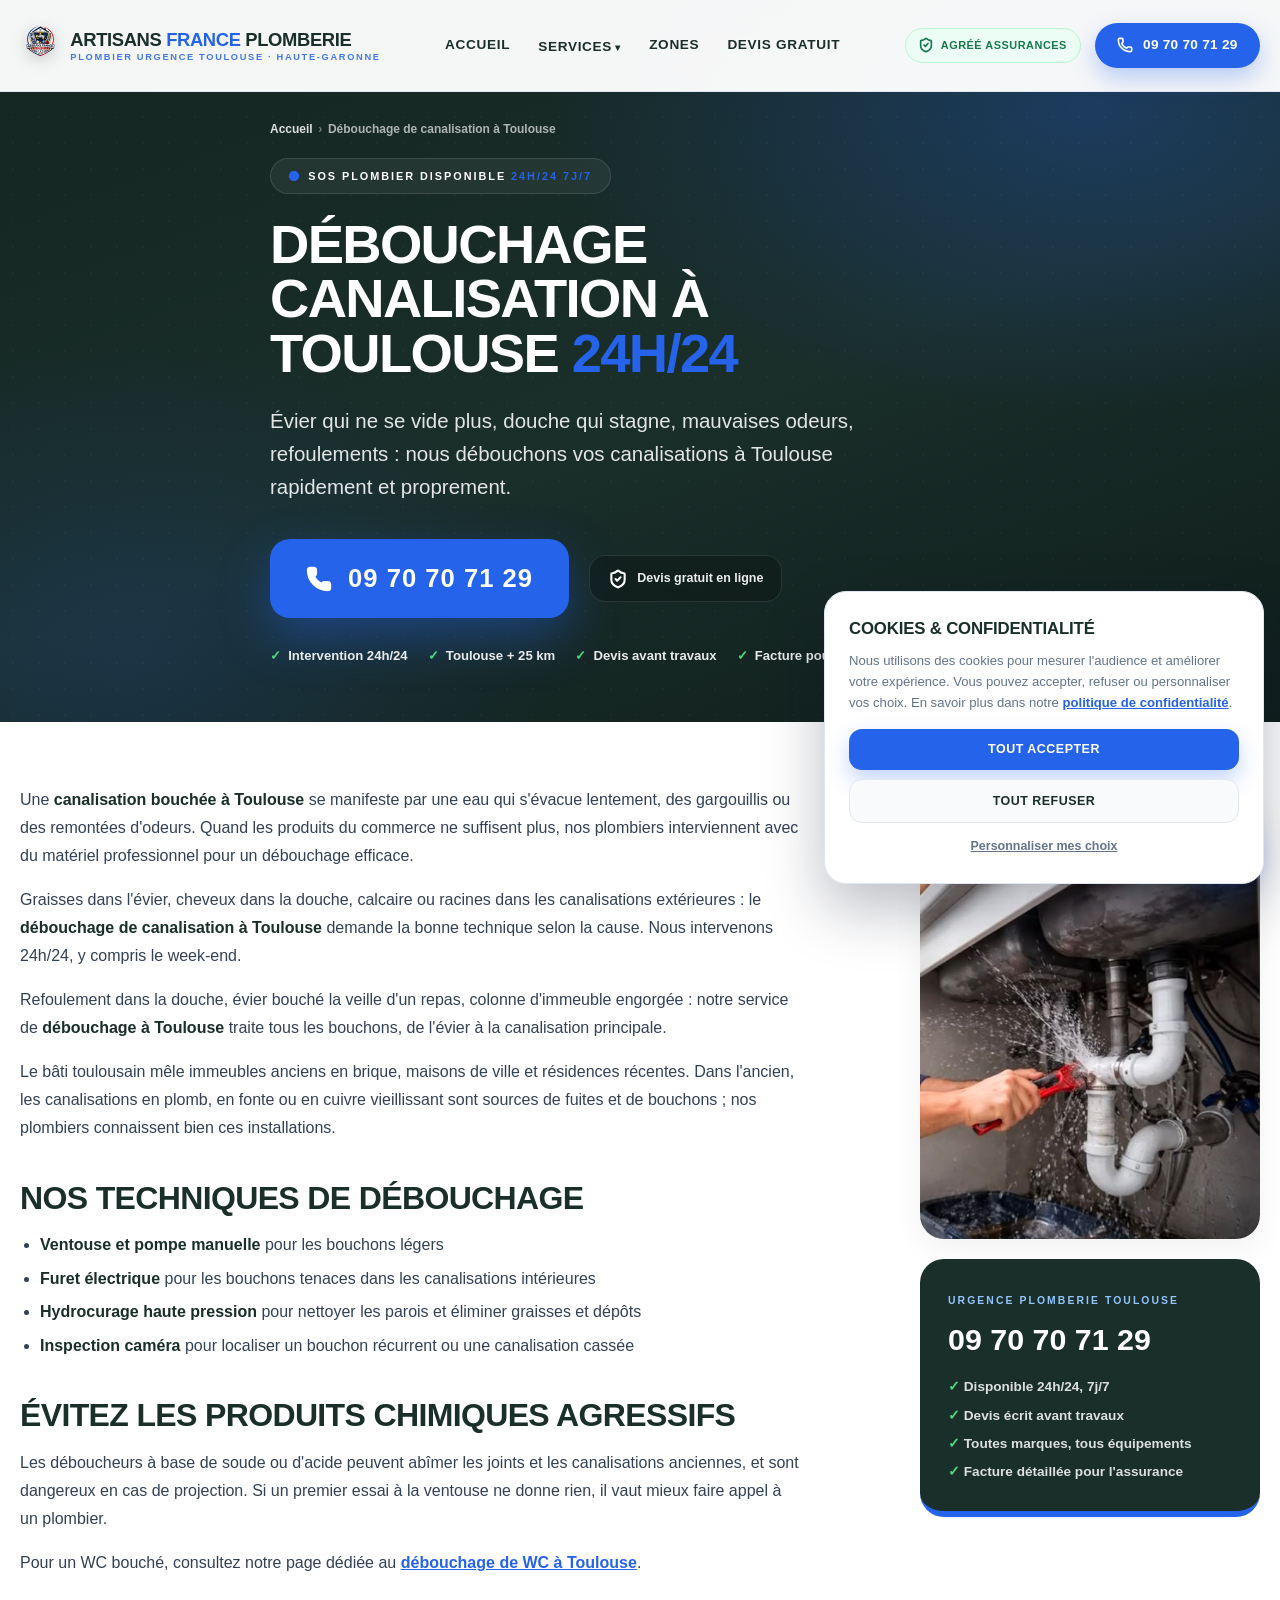
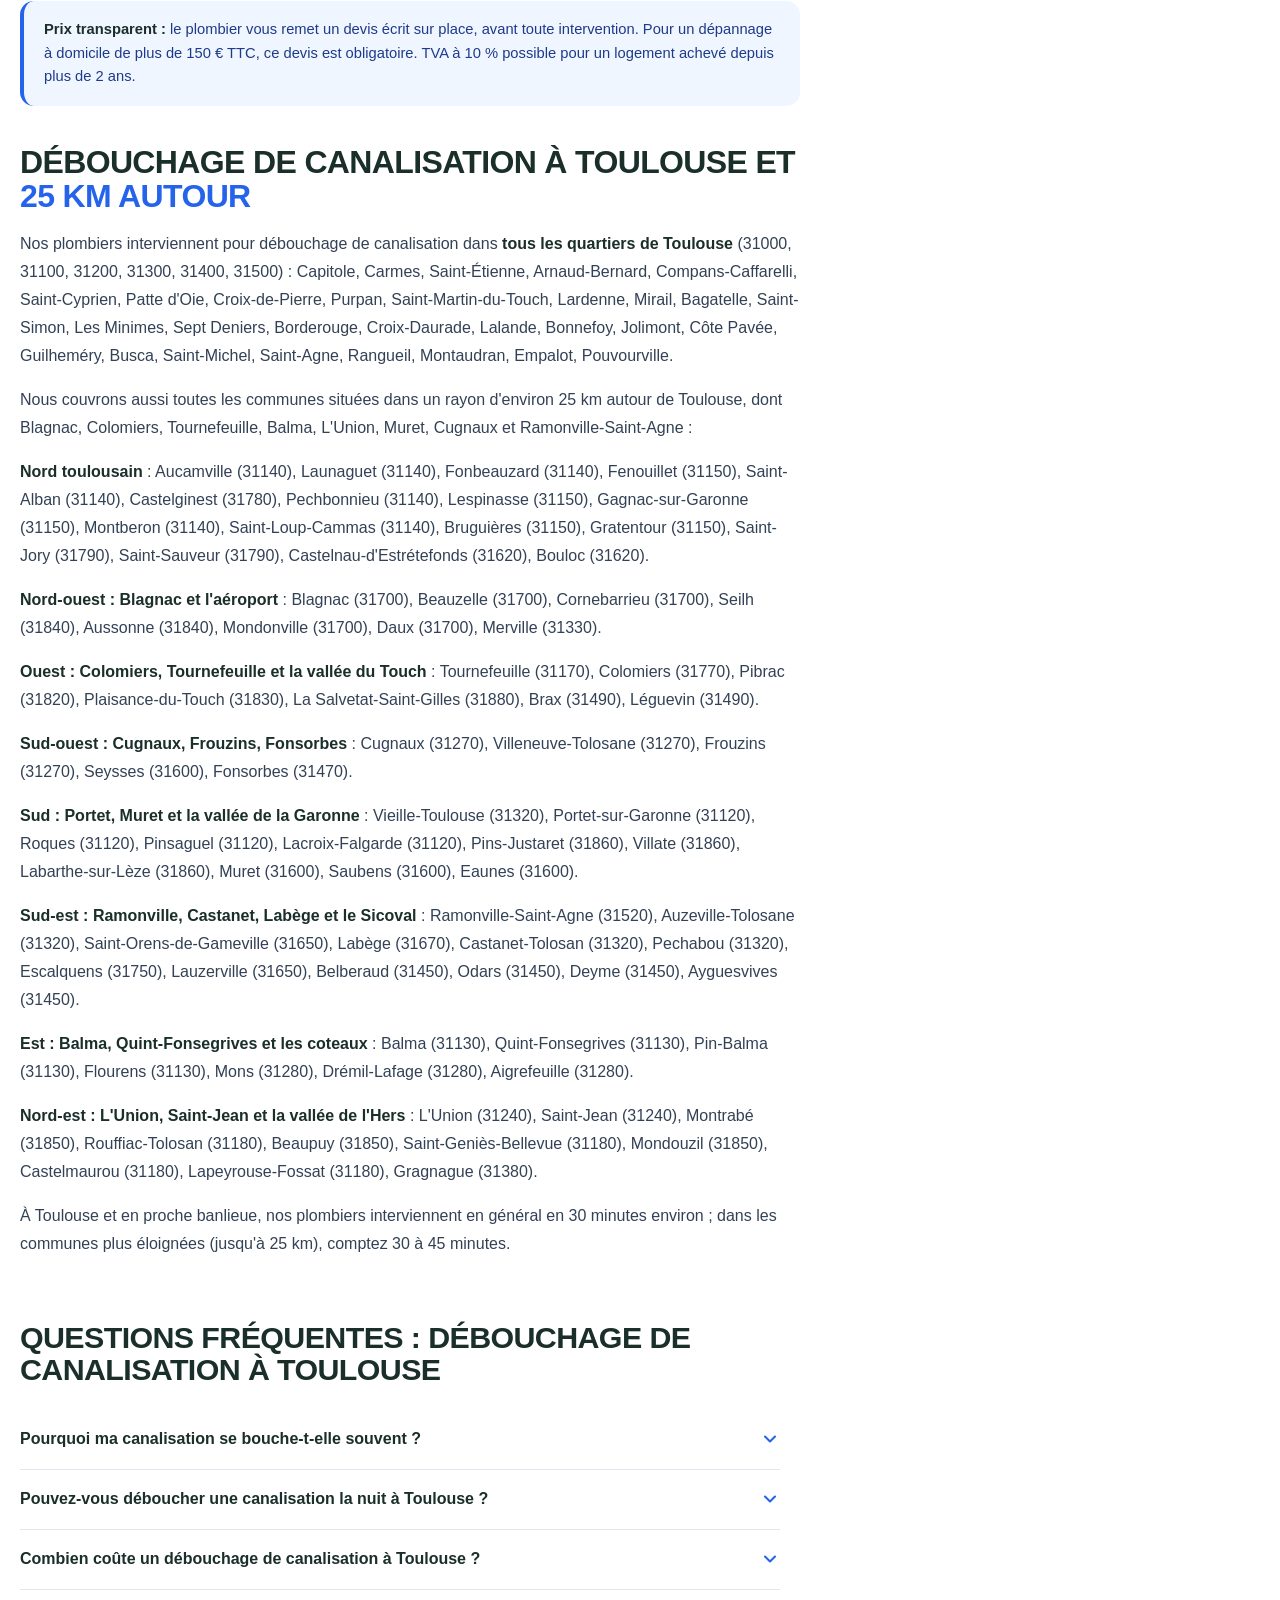
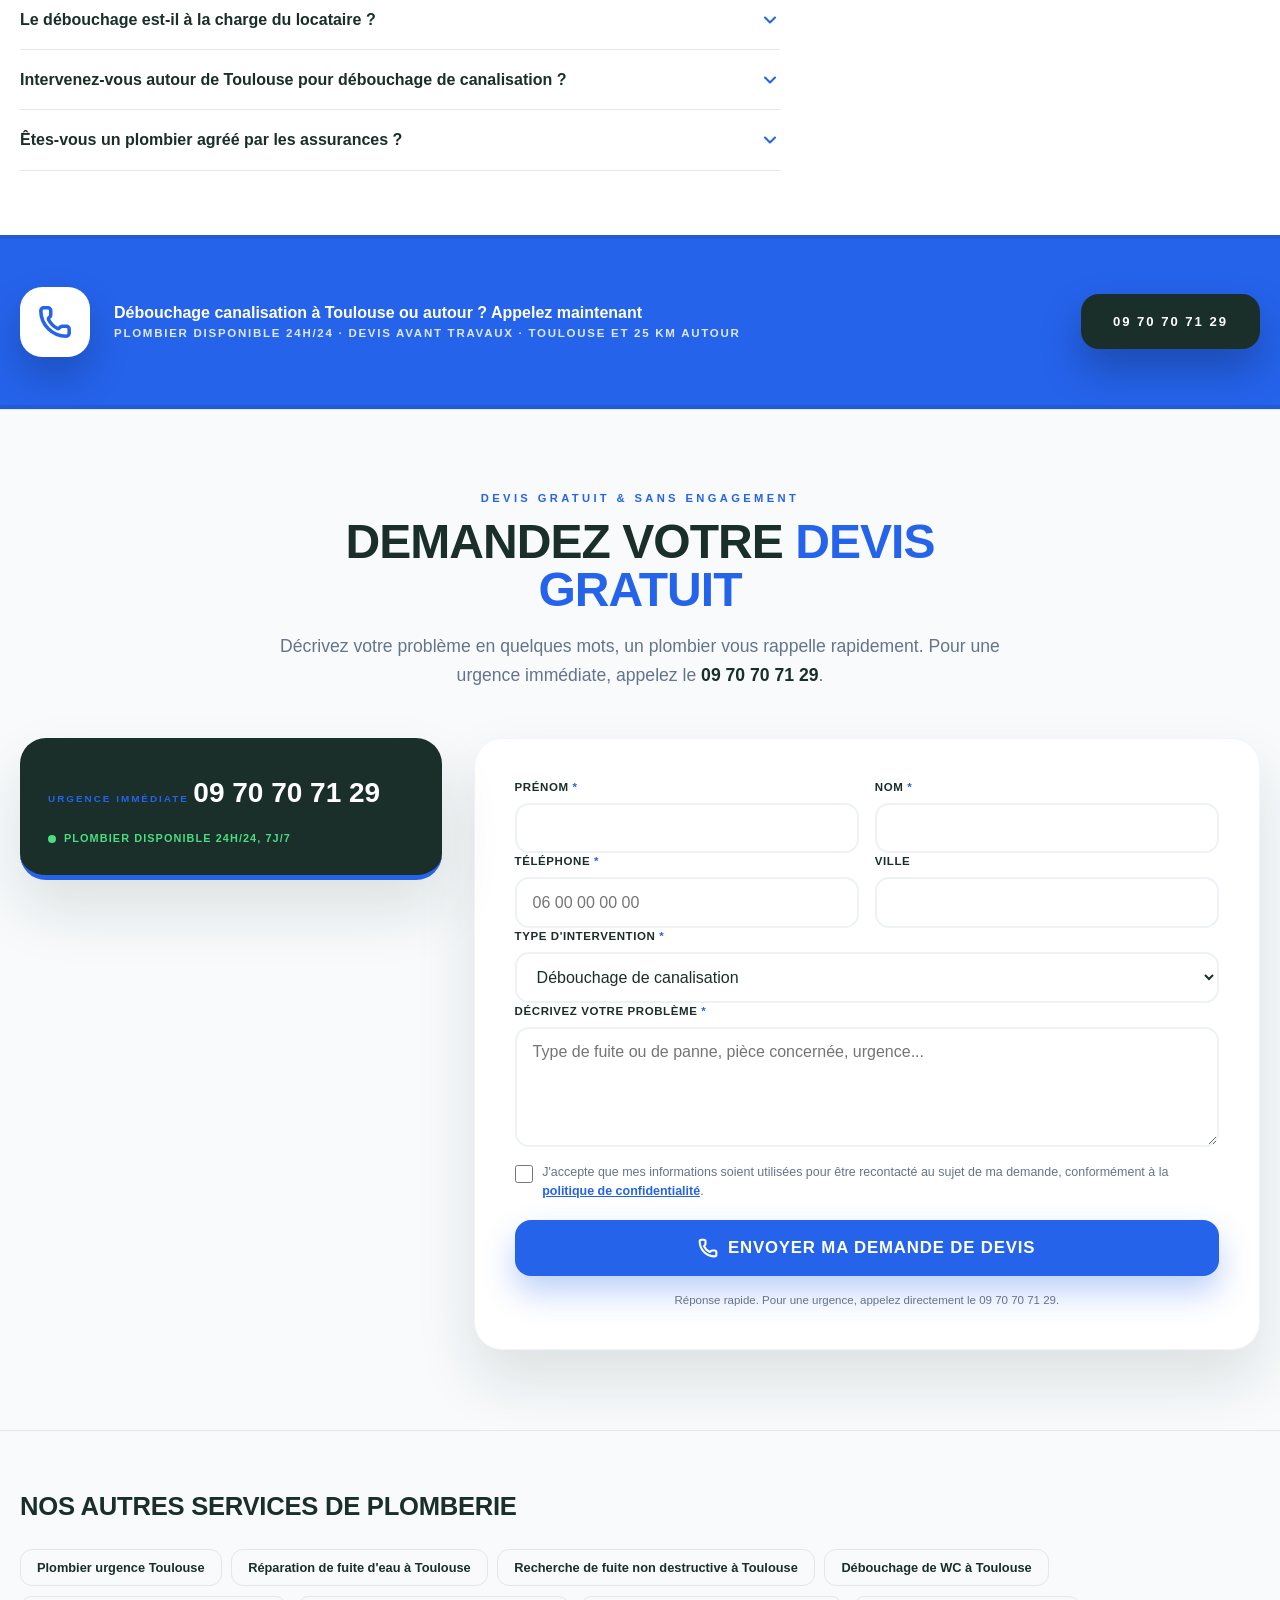
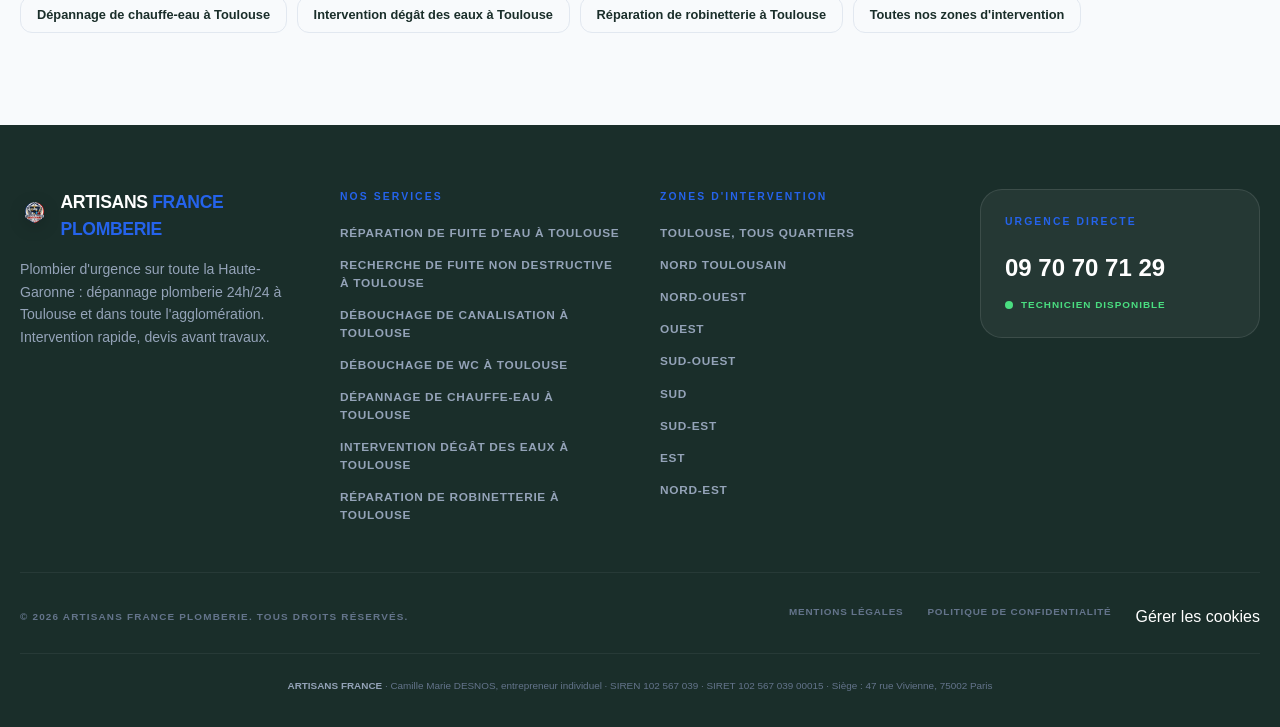
==== commit 04cfafc8: "Audit SEO : menu Services, titles et descriptions, dimensions d'images, Excel Ads - Menu déroulant «" ====
--- a/debouchage-canalisation-toulouse/index.html
+++ b/debouchage-canalisation-toulouse/index.html
@@ -25,7 +25,7 @@
         gtag('config', 'GT-T944WWWS');
     </script>
     <title>Débouchage canalisation Toulouse (31000) – Plombier 24h/24</title>
-    <meta name="description" content="Canalisation bouchée à Toulouse ? Débouchage évier, douche, baignoire et colonne par un plombier 24h/24, furet et hydrocurage. Devis avant travaux : 09 70 70 71 29.">
+    <meta name="description" content="Canalisation bouchée à Toulouse ? Débouchage d&#x27;évier, douche, colonne par furet ou hydrocurage, 24h/24. Devis avant travaux.">
     <meta name="robots" content="index, follow, max-image-preview:large">
     <link rel="canonical" href="https://plomberietoulouse.artisansfrance.com/debouchage-canalisation-toulouse/">
     <link rel="icon" type="image/png" sizes="32x32" href="/images/favicon-32.png">
@@ -37,7 +37,7 @@
     <meta property="og:locale" content="fr_FR">
     <meta property="og:site_name" content="Artisans France Plomberie">
     <meta property="og:title" content="Débouchage canalisation Toulouse (31000) – Plombier 24h/24">
-    <meta property="og:description" content="Canalisation bouchée à Toulouse ? Débouchage évier, douche, baignoire et colonne par un plombier 24h/24, furet et hydrocurage. Devis avant travaux : 09 70 70 71 29.">
+    <meta property="og:description" content="Canalisation bouchée à Toulouse ? Débouchage d&#x27;évier, douche, colonne par furet ou hydrocurage, 24h/24. Devis avant travaux.">
     <meta property="og:url" content="https://plomberietoulouse.artisansfrance.com/debouchage-canalisation-toulouse/">
     <meta property="og:image" content="https://plomberietoulouse.artisansfrance.com/images/canalisation-bouchee-toulouse.jpg">
     <meta name="twitter:card" content="summary_large_image">
@@ -49,7 +49,7 @@
  "name": "Débouchage canalisation à Toulouse 24h/24",
  "serviceType": "Débouchage de canalisation",
  "url": "https://plomberietoulouse.artisansfrance.com/debouchage-canalisation-toulouse/",
- "description": "Canalisation bouchée à Toulouse ? Débouchage évier, douche, baignoire et colonne par un plombier 24h/24, furet et hydrocurage. Devis avant travaux : 09 70 70 71 29.",
+ "description": "Canalisation bouchée à Toulouse ? Débouchage d'évier, douche, colonne par furet ou hydrocurage, 24h/24. Devis avant travaux.",
  "provider": {
   "@type": [
    "Plumber",
@@ -964,7 +964,18 @@
             </a>
             <nav class="main-nav" aria-label="Navigation principale">
                 <a href="/">Accueil</a>
-                <a href="/#services">Services</a>
+                <div class="nav-drop">
+                    <a href="/#services">Services</a>
+                    <div class="nav-drop-menu">
+                        <a href="/fuite-d-eau-toulouse/">Réparation de fuite d'eau</a>
+                        <a href="/recherche-de-fuite-toulouse/">Recherche de fuite non destructive</a>
+                        <a href="/debouchage-canalisation-toulouse/">Débouchage de canalisation</a>
+                        <a href="/debouchage-wc-toulouse/">Débouchage de WC</a>
+                        <a href="/depannage-chauffe-eau-toulouse/">Dépannage de chauffe-eau</a>
+                        <a href="/degat-des-eaux-toulouse/">Intervention dégât des eaux</a>
+                        <a href="/reparation-robinet-toulouse/">Réparation de robinetterie</a>
+                    </div>
+                </div>
                 <a href="/zones-intervention/">Zones</a>
                 <a href="#contact">Devis gratuit</a>
             </nav>
@@ -990,6 +1001,13 @@
             <nav class="mobile-nav" aria-label="Navigation mobile">
                 <a href="/">Accueil</a>
                 <a href="/#services">Services</a>
+                <a class="sub" href="/fuite-d-eau-toulouse/">Réparation de fuite d'eau</a>
+                <a class="sub" href="/recherche-de-fuite-toulouse/">Recherche de fuite non destructive</a>
+                <a class="sub" href="/debouchage-canalisation-toulouse/">Débouchage de canalisation</a>
+                <a class="sub" href="/debouchage-wc-toulouse/">Débouchage de WC</a>
+                <a class="sub" href="/depannage-chauffe-eau-toulouse/">Dépannage de chauffe-eau</a>
+                <a class="sub" href="/degat-des-eaux-toulouse/">Intervention dégât des eaux</a>
+                <a class="sub" href="/reparation-robinet-toulouse/">Réparation de robinetterie</a>
                 <a href="/zones-intervention/">Zones d'intervention</a>
                 <a href="#contact">Devis gratuit</a>
             </nav>
@@ -1068,7 +1086,7 @@
                 </article>
                 
                     <aside class="prose-aside">
-                        <img src="/images/canalisation-bouchee-toulouse.jpg" srcset="/images/canalisation-bouchee-toulouse.jpg 1x, /images/canalisation-bouchee-toulouse-hd.jpg 2x" alt="Débouchage de canalisation par un plombier à Toulouse" width="600" height="600" loading="lazy">
+                        <img src="/images/canalisation-bouchee-toulouse.jpg" srcset="/images/canalisation-bouchee-toulouse.jpg 1x, /images/canalisation-bouchee-toulouse-hd.jpg 2x" alt="Débouchage de canalisation par un plombier à Toulouse" width="624" height="832" loading="lazy">
                         <div class="aside-card">
                             <span class="label">Urgence plomberie Toulouse</span>
                             <a class="tel" href="tel:+33970707129">09 70 70 71 29</a>
--- a/assets/style.css
+++ b/assets/style.css
@@ -797,3 +797,20 @@
     .prose-grid { grid-template-columns: minmax(0, 1fr) 340px; align-items: start; }
     .prose-aside { position: sticky; top: 100px; }
 }
+
+/* ============ MENU SERVICES (déroulant) ============ */
+.nav-drop { position: relative; }
+.nav-drop > a::after { content: " ▾"; font-size: .7em; }
+.nav-drop-menu {
+    position: absolute; top: 100%; left: -1rem; min-width: 290px; padding: .6rem;
+    background: #fff; border: 1px solid var(--border); border-radius: 16px; box-shadow: var(--shadow-lg);
+    display: flex; flex-direction: column; opacity: 0; visibility: hidden; transform: translateY(6px);
+    transition: opacity .15s, transform .15s, visibility .15s; z-index: 510;
+}
+.nav-drop:hover .nav-drop-menu, .nav-drop:focus-within .nav-drop-menu { opacity: 1; visibility: visible; transform: translateY(0); }
+.nav-drop::after { content: ""; position: absolute; left: 0; right: 0; top: 100%; height: 12px; }
+.main-nav .nav-drop-menu a { padding: .65rem .8rem; border-radius: 10px; text-transform: none; letter-spacing: 0; font-size: .9rem; }
+.main-nav .nav-drop-menu a:hover { background: var(--bg-light); }
+.mobile-nav a.sub { padding-left: 1rem; font-weight: 700; text-transform: none; letter-spacing: 0; font-size: .95rem; }
+.service-more { display: inline-flex; align-items: center; gap: .35rem; margin-top: .9rem; color: var(--blue); font-weight: 800; font-size: .85rem; text-decoration: none; }
+.service-more:hover { text-decoration: underline; }
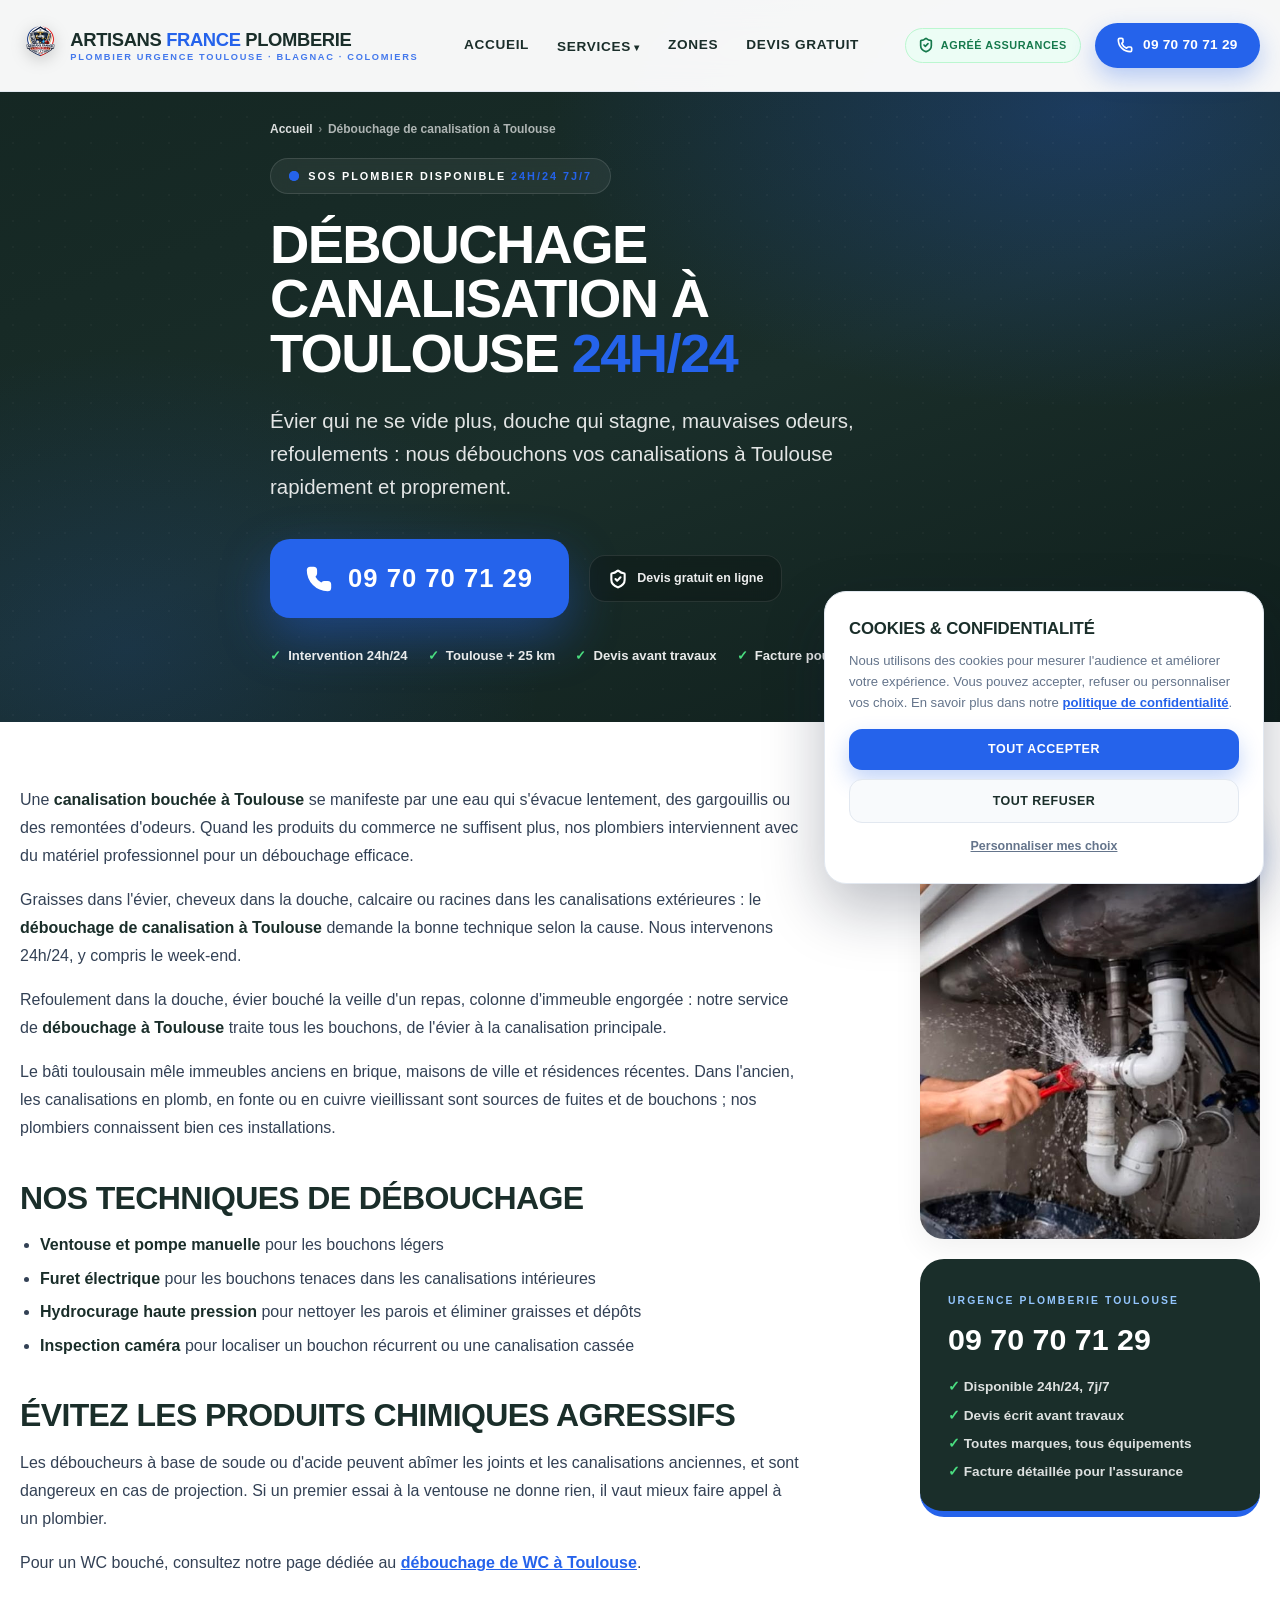
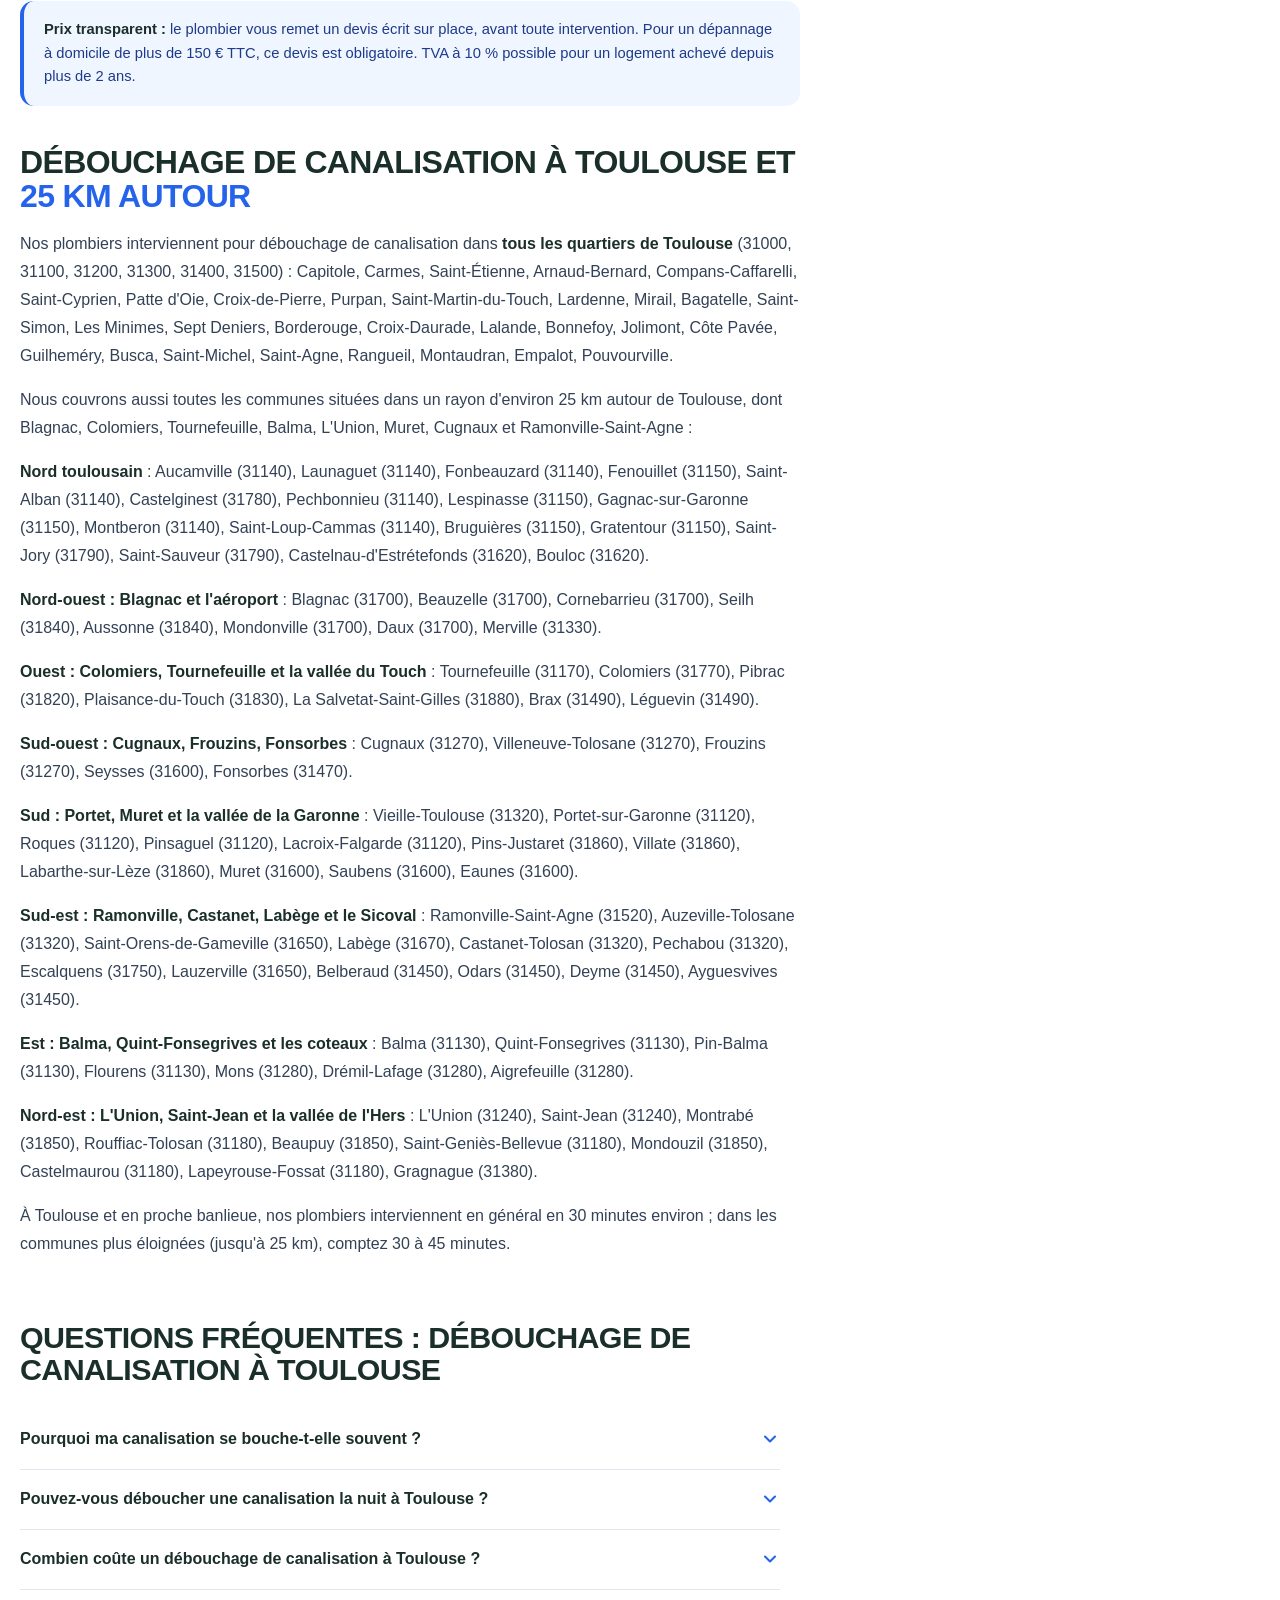
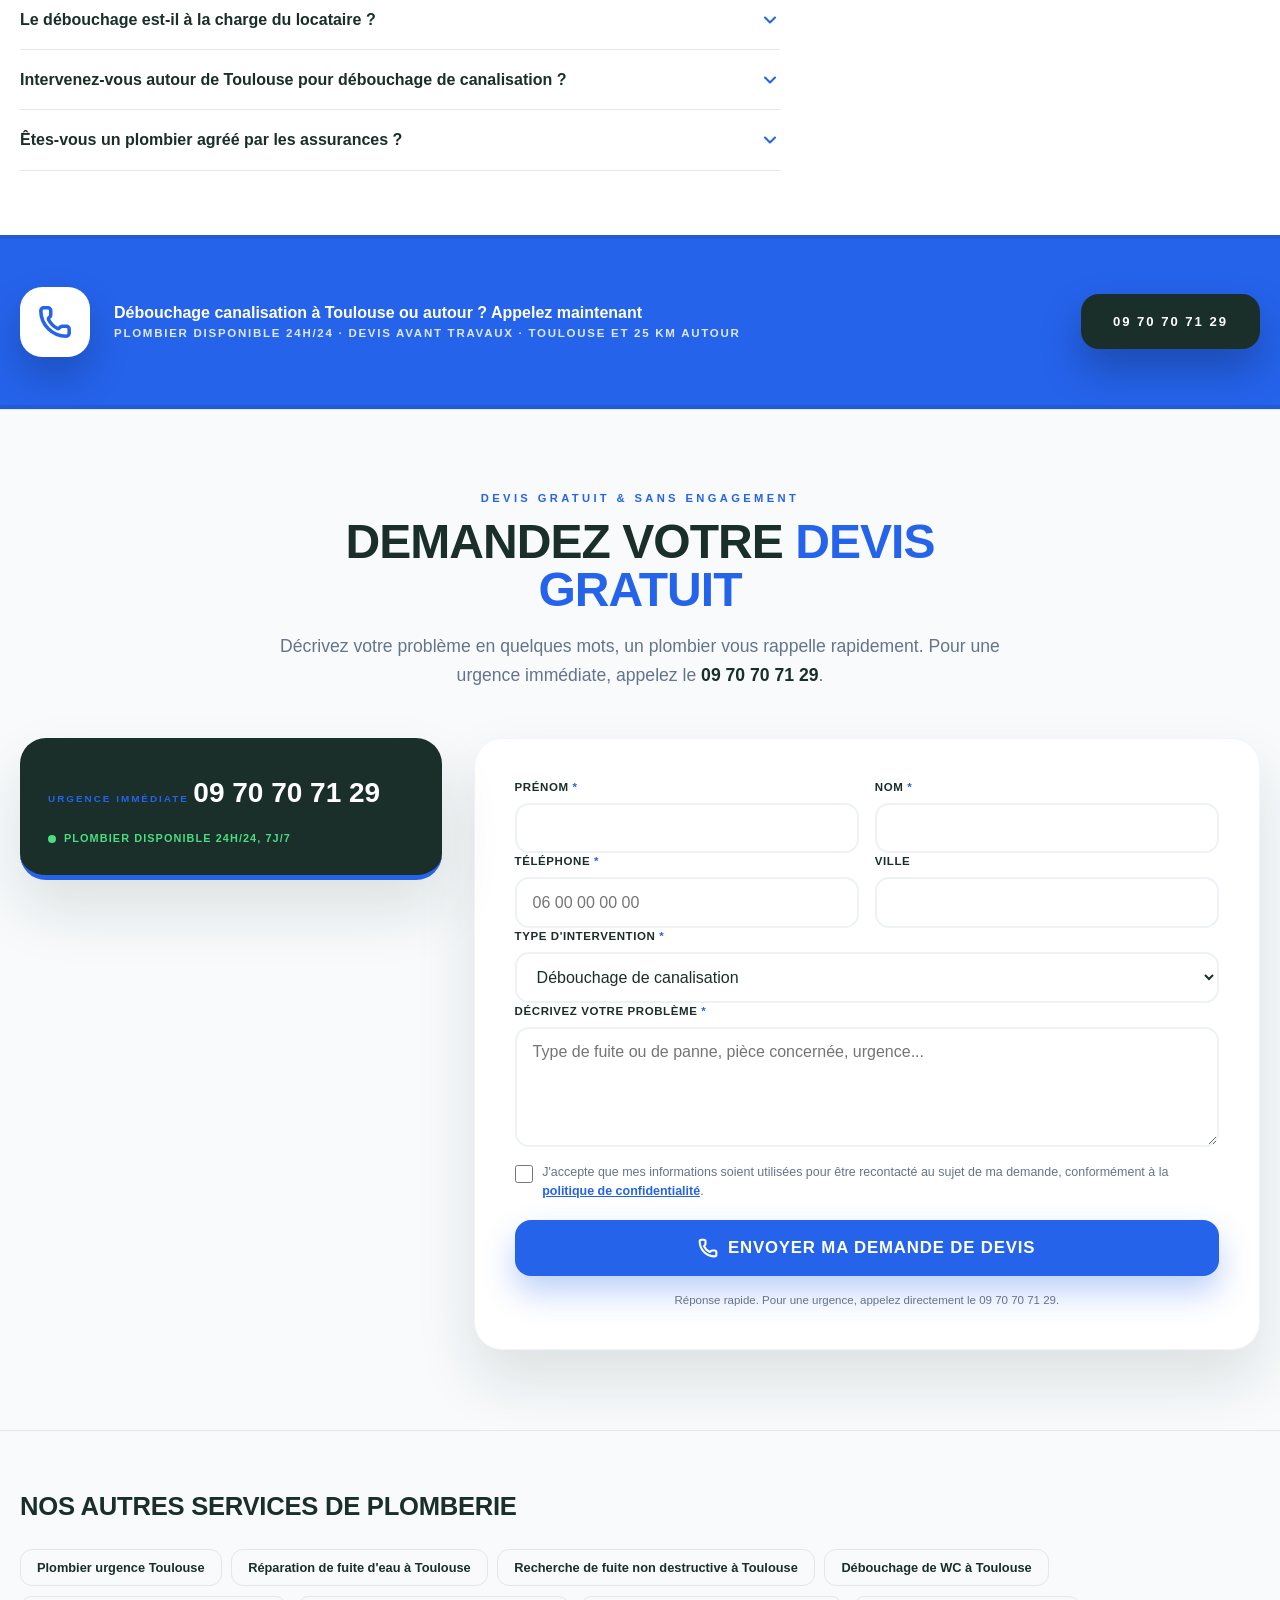
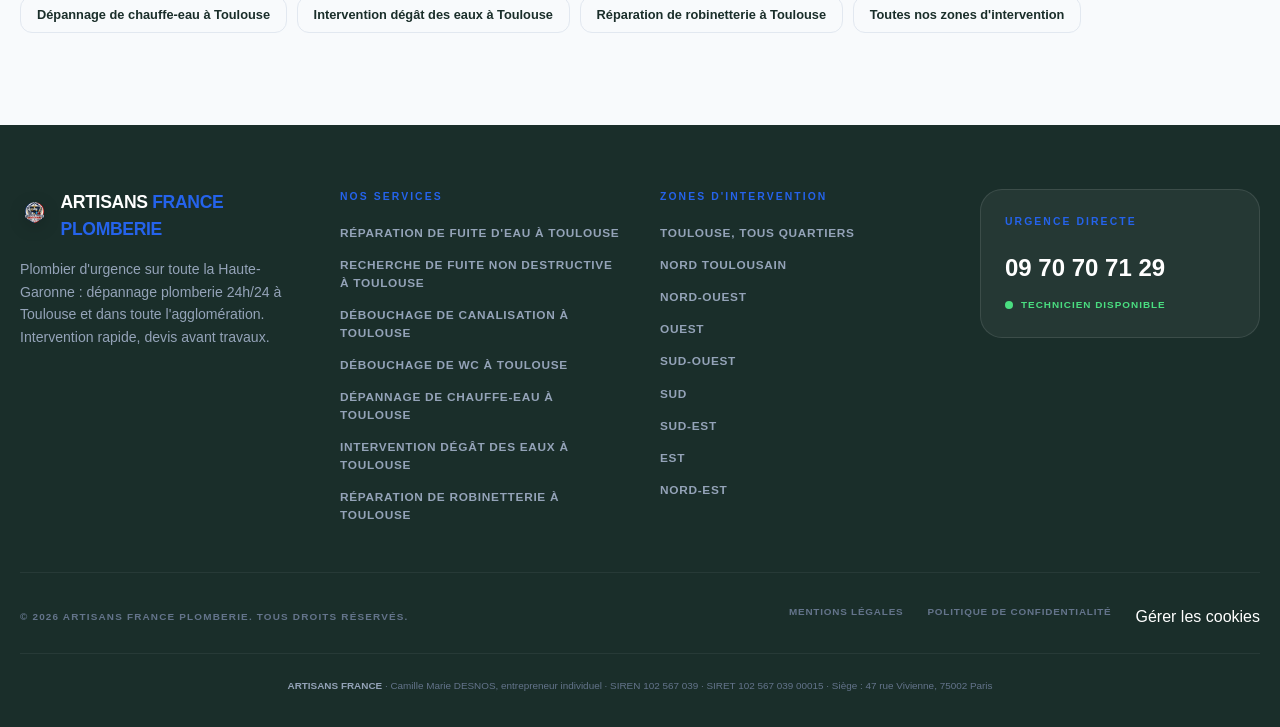
==== commit 4f592329: "Corrige l'affichage cassé du menu (cache CSS) et ajoute le fichier unique de campagne - Le navigateu" ====
--- a/debouchage-canalisation-toulouse/index.html
+++ b/debouchage-canalisation-toulouse/index.html
@@ -41,7 +41,7 @@
     <meta property="og:url" content="https://plomberietoulouse.artisansfrance.com/debouchage-canalisation-toulouse/">
     <meta property="og:image" content="https://plomberietoulouse.artisansfrance.com/images/canalisation-bouchee-toulouse.jpg">
     <meta name="twitter:card" content="summary_large_image">
-    <link rel="stylesheet" href="/assets/style.css">
+    <link rel="stylesheet" href="/assets/style.css?v=472cea1c3d">
     <script type="application/ld+json">
 {
  "@context": "https://schema.org",
@@ -959,7 +959,7 @@
                 <span class="brand-mark" aria-hidden="true"><img src="/images/logo.png" alt="" width="163" height="240"></span>
                 <span class="brand-text">
                     <span class="brand-name">Artisans <em>France</em> Plomberie</span>
-                    <span class="brand-tagline">Plombier Urgence Toulouse · Haute-Garonne</span>
+                    <span class="brand-tagline">Plombier Urgence Toulouse · Blagnac · Colomiers</span>
                 </span>
             </a>
             <nav class="main-nav" aria-label="Navigation principale">
@@ -1258,6 +1258,6 @@
             <button type="button" class="cmp-btn cmp-save" id="cmp-save" style="display:none;">Enregistrer mes choix</button>
         </div>
     </div>
-    <script src="/assets/main.js" defer></script>
+    <script src="/assets/main.js?v=7249b56e0b" defer></script>
 </body>
 </html>
--- a/assets/style.css
+++ b/assets/style.css
@@ -814,3 +814,10 @@
 .mobile-nav a.sub { padding-left: 1rem; font-weight: 700; text-transform: none; letter-spacing: 0; font-size: .95rem; }
 .service-more { display: inline-flex; align-items: center; gap: .35rem; margin-top: .9rem; color: var(--blue); font-weight: 800; font-size: .85rem; text-decoration: none; }
 .service-more:hover { text-decoration: underline; }
+
+/* En-tête : écrans entre 1024 et 1279 px (évite les retours à la ligne) */
+.main-nav a { white-space: nowrap; }
+@media (min-width: 1024px) and (max-width: 1279px) {
+    .assur-badge { display: none; }
+    .main-nav { gap: 1.2rem; }
+}
